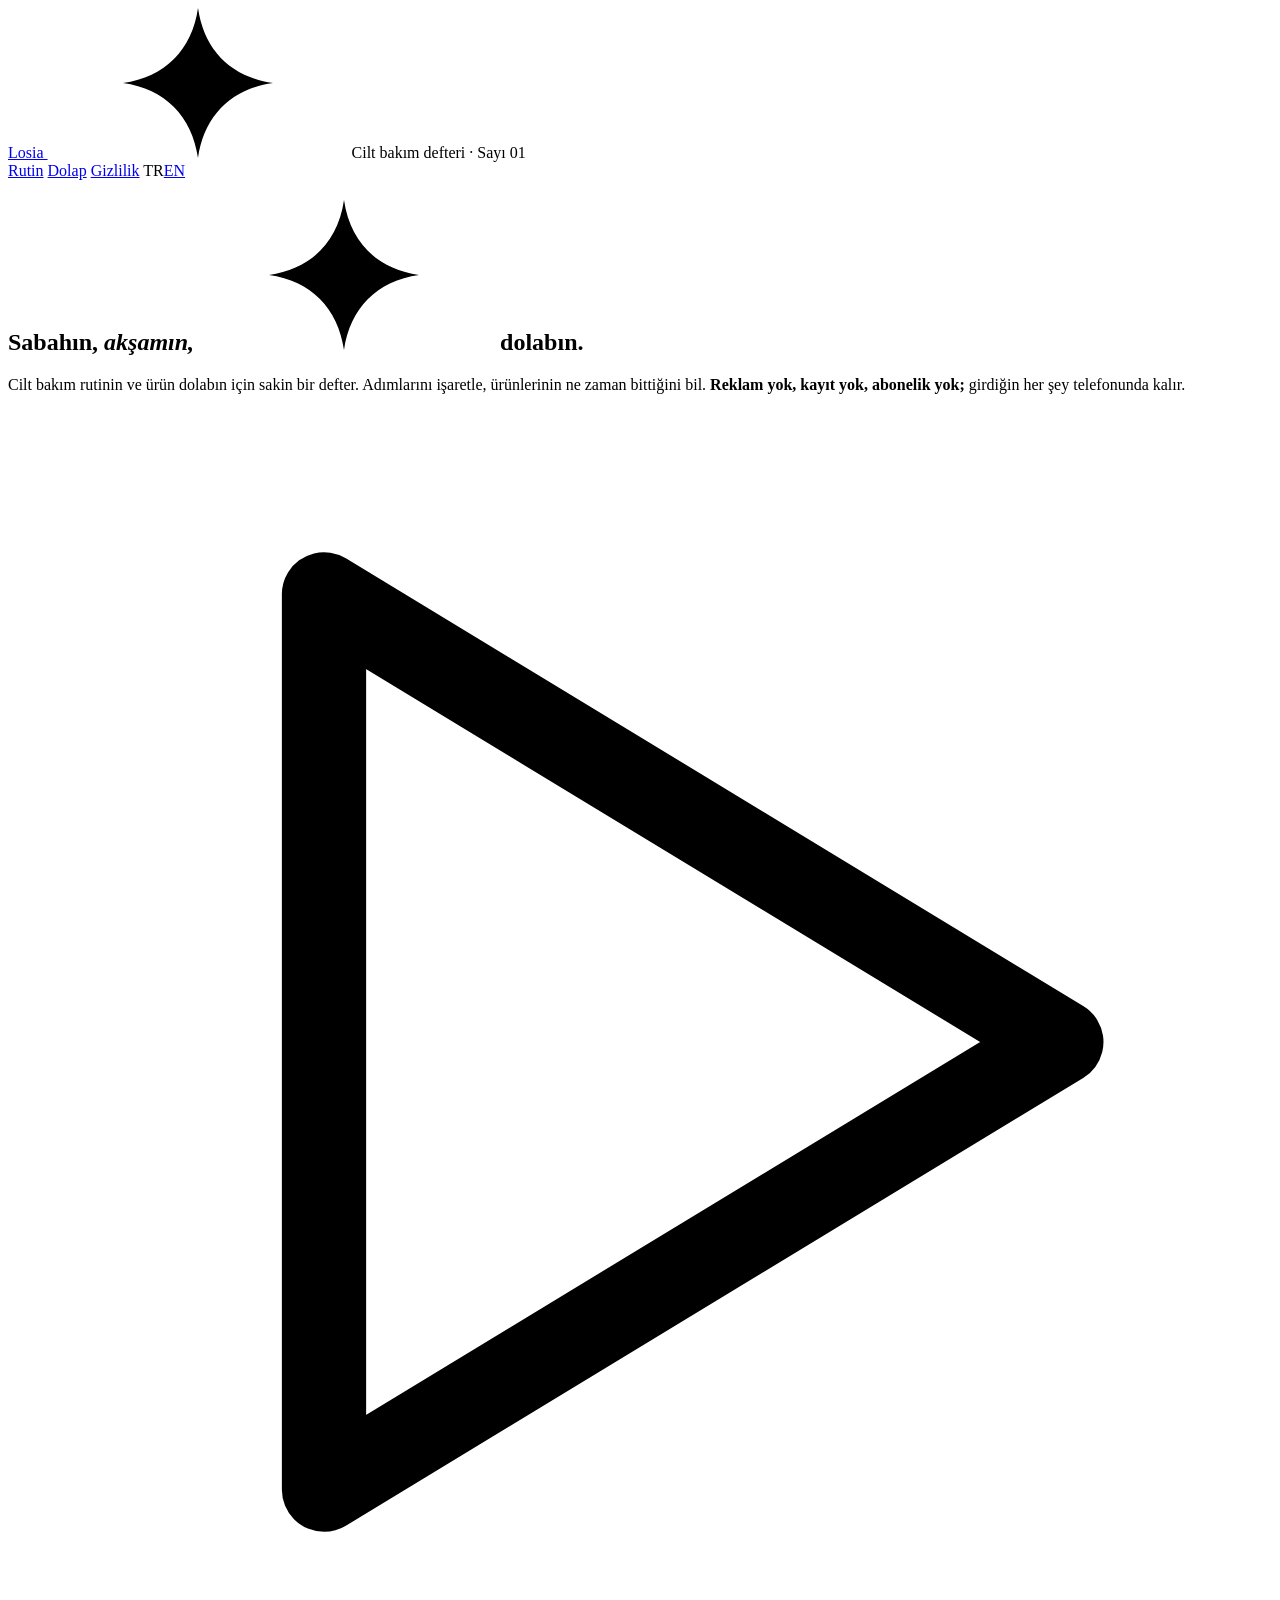
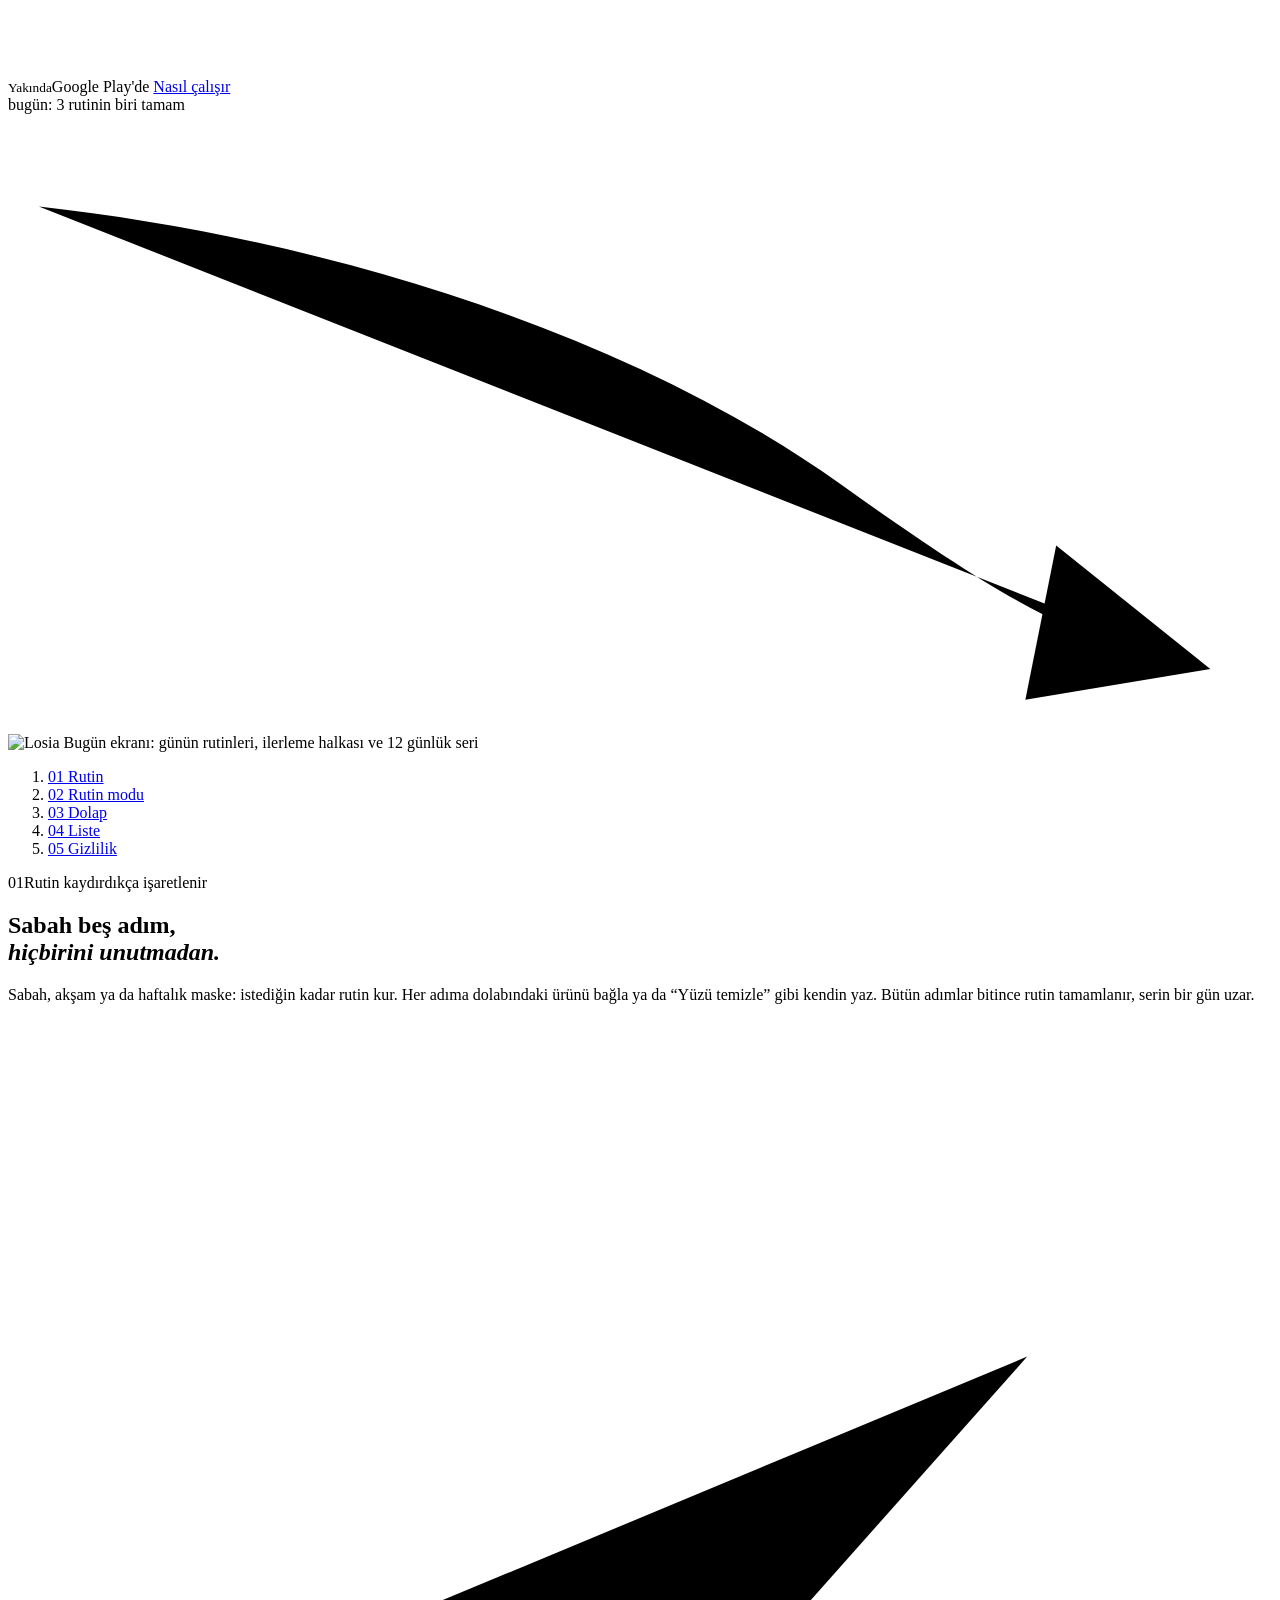
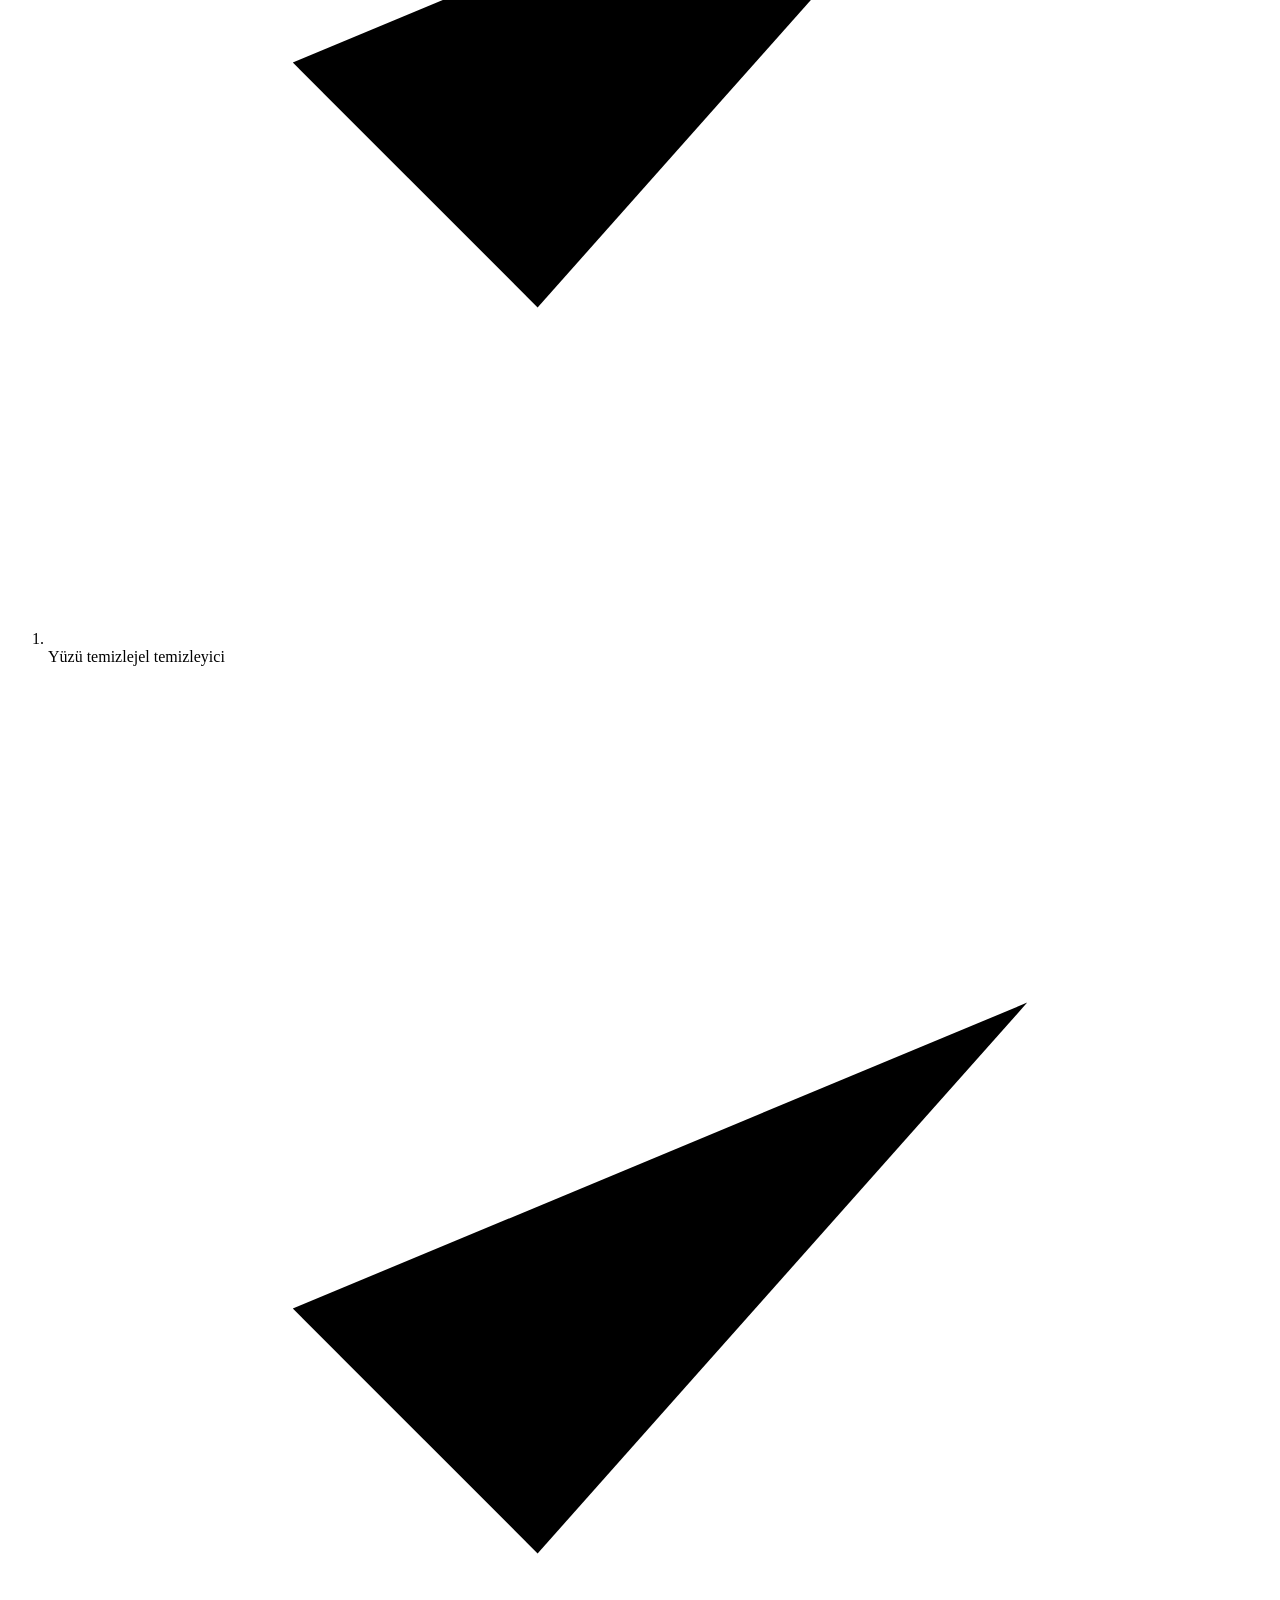
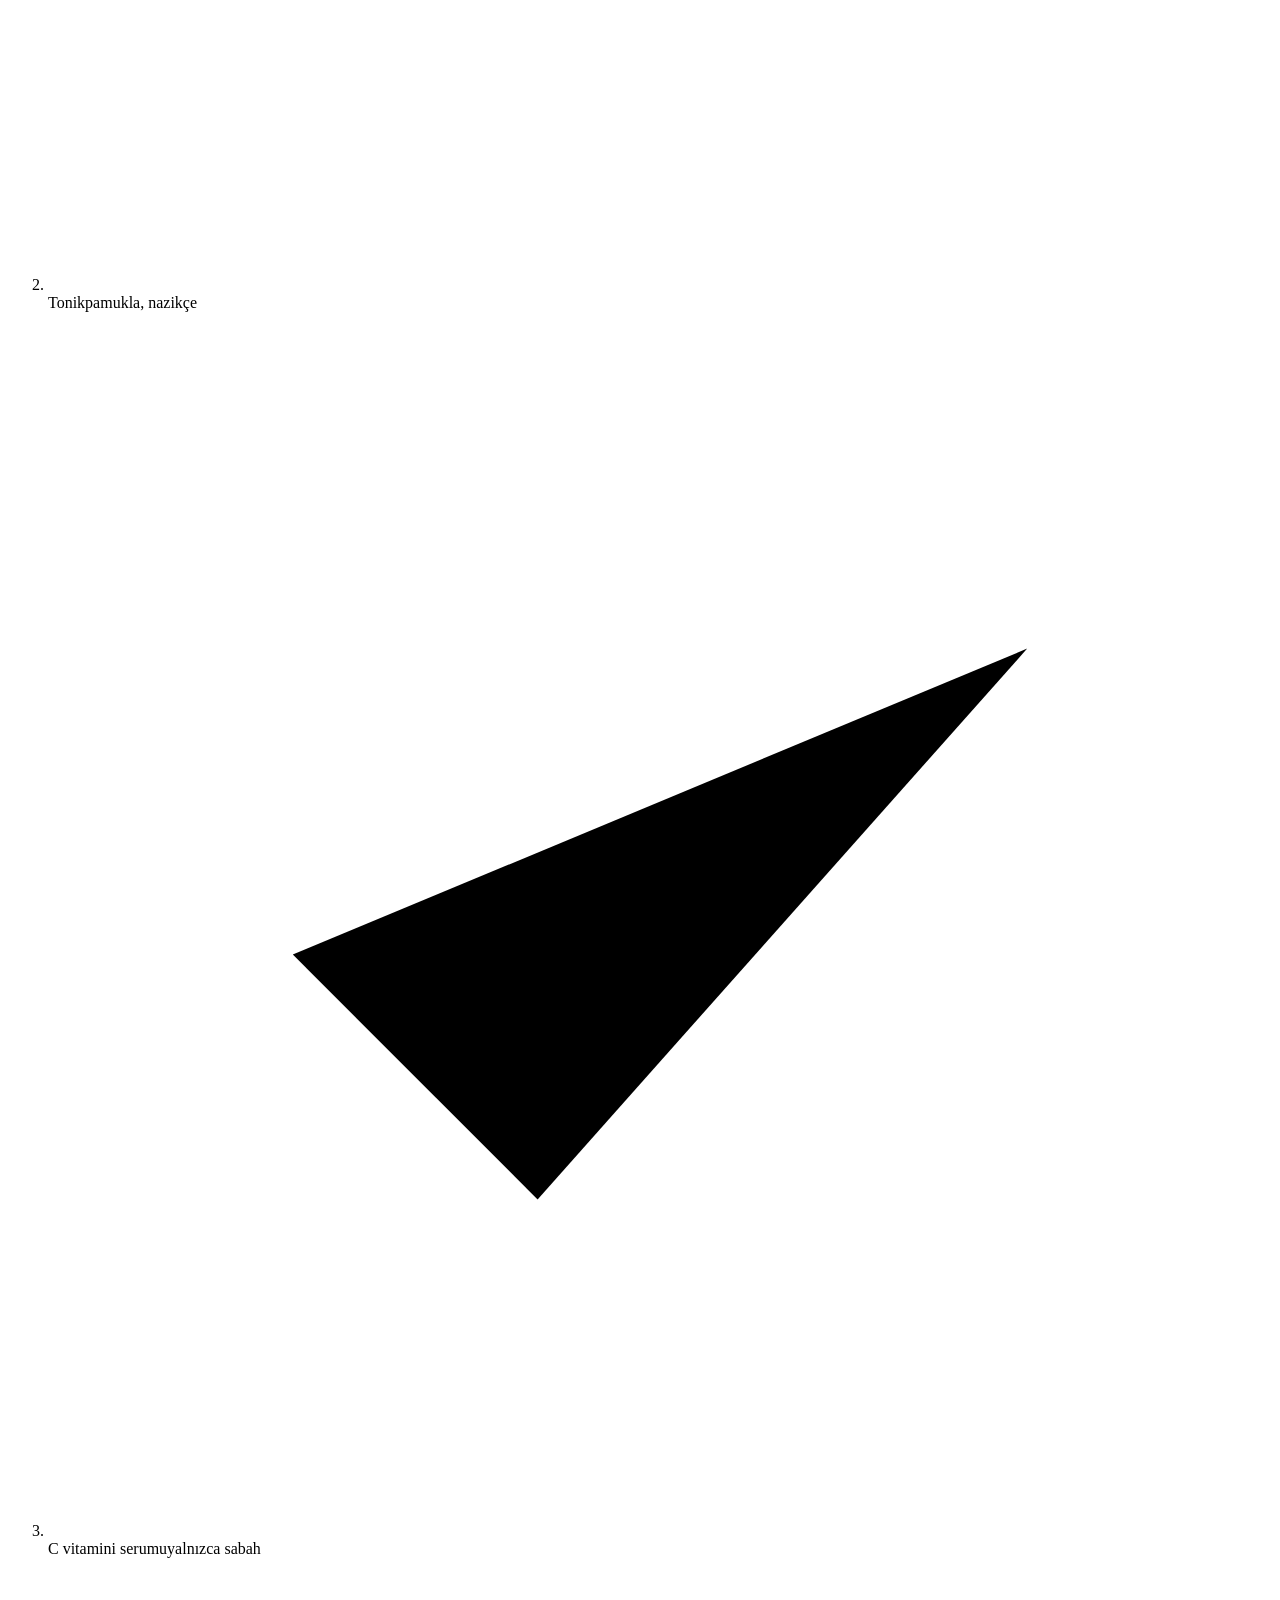
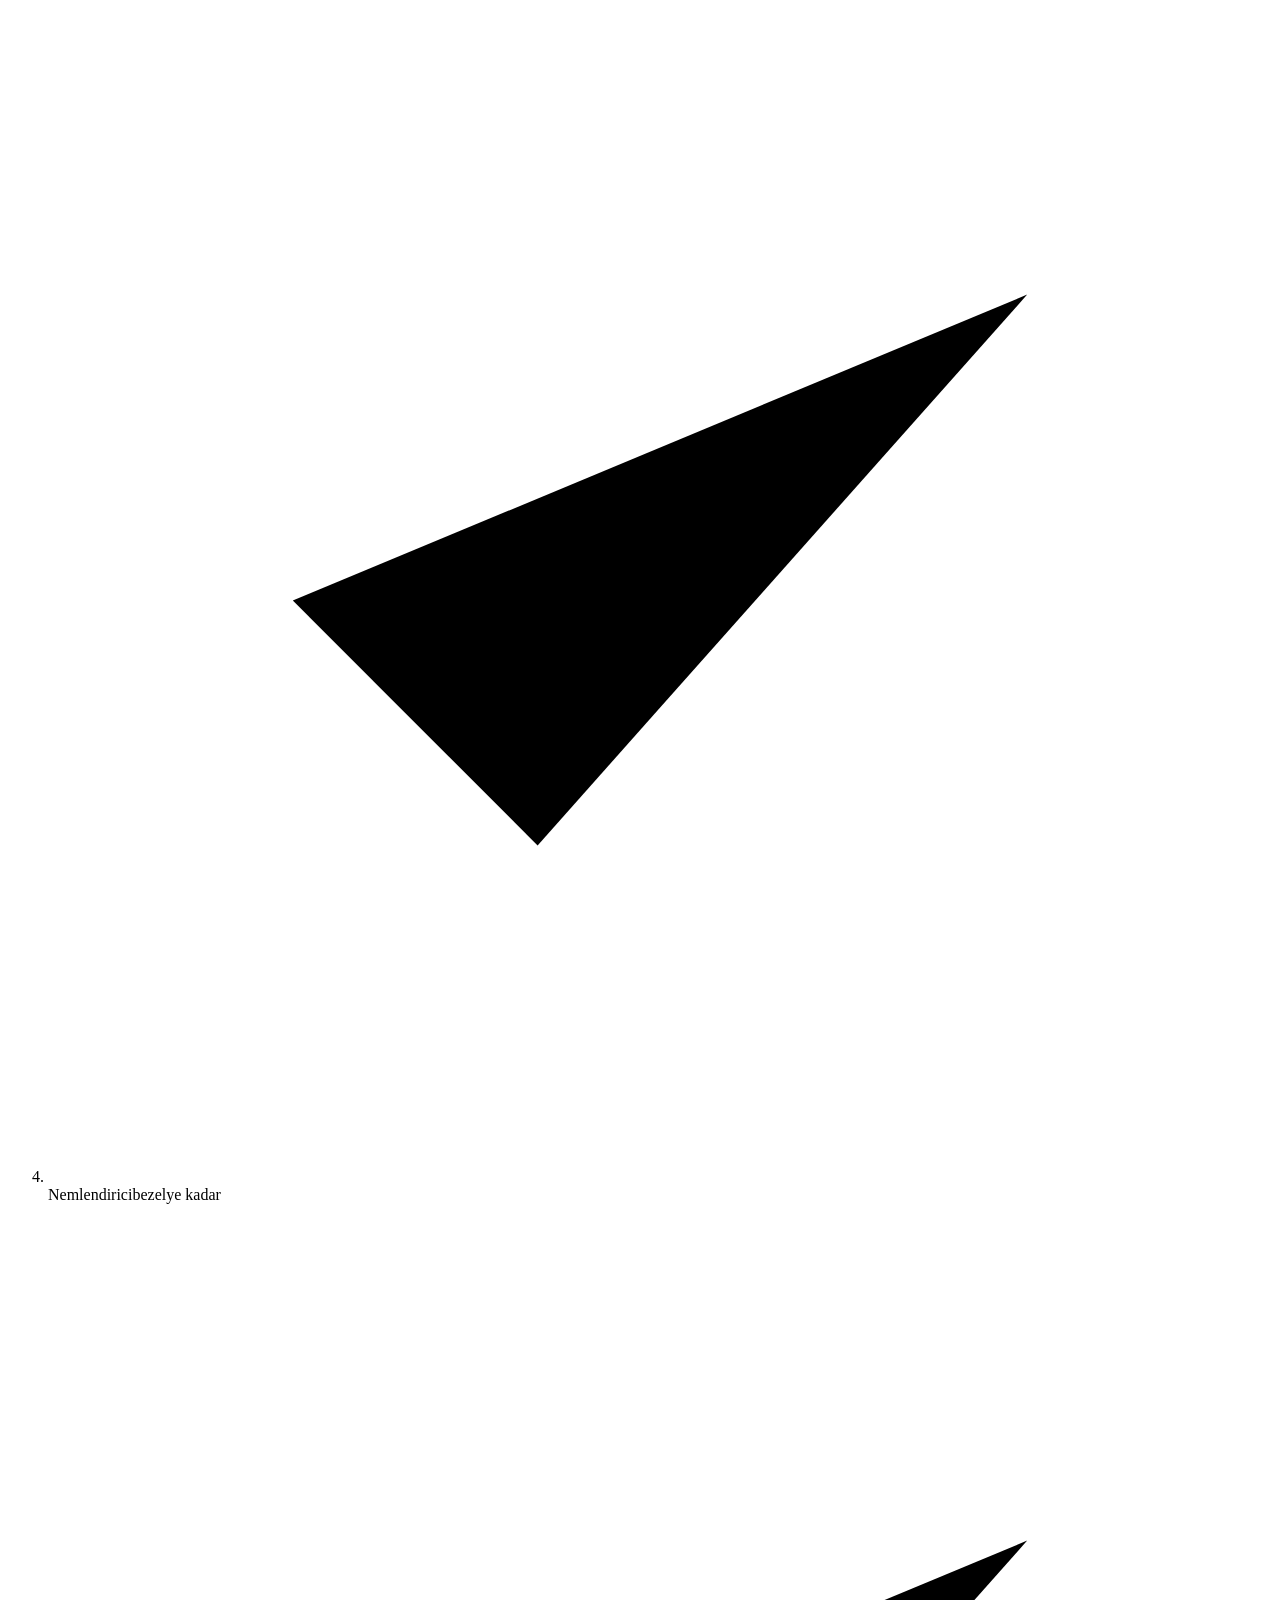
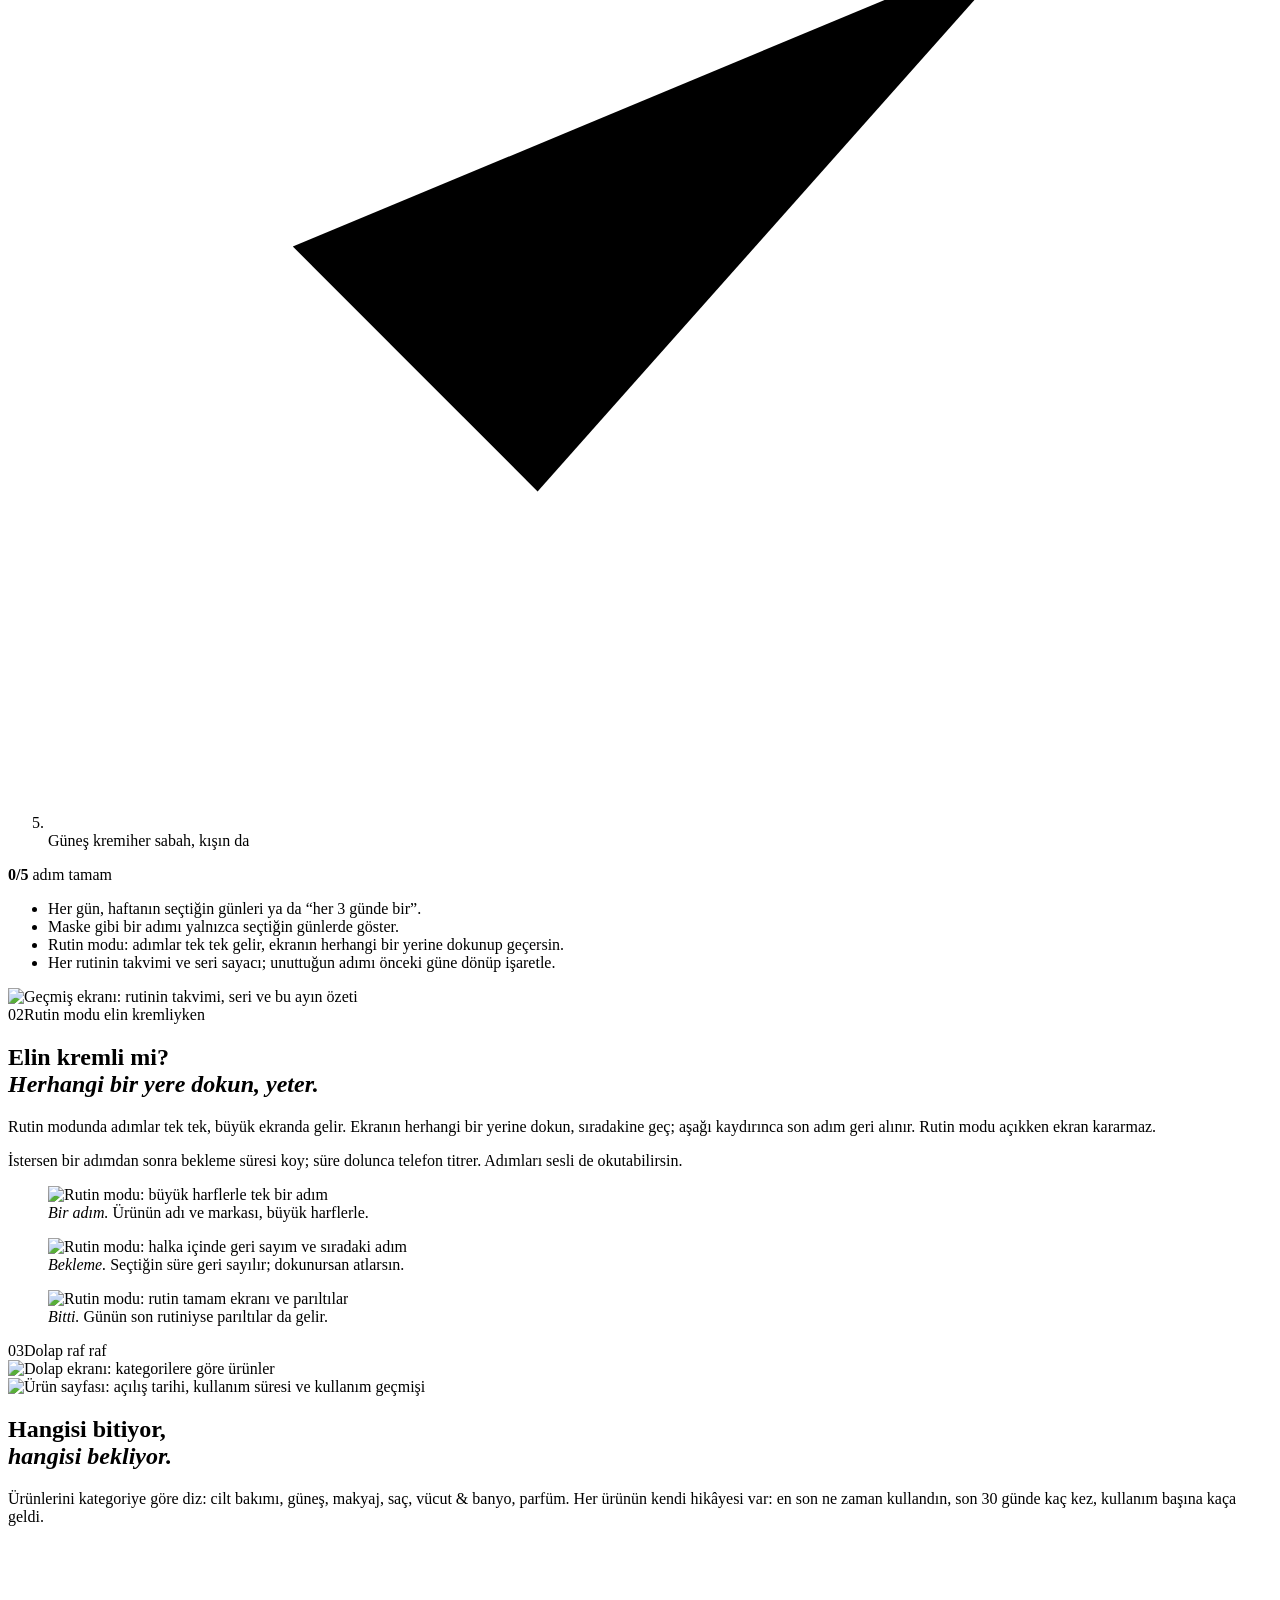
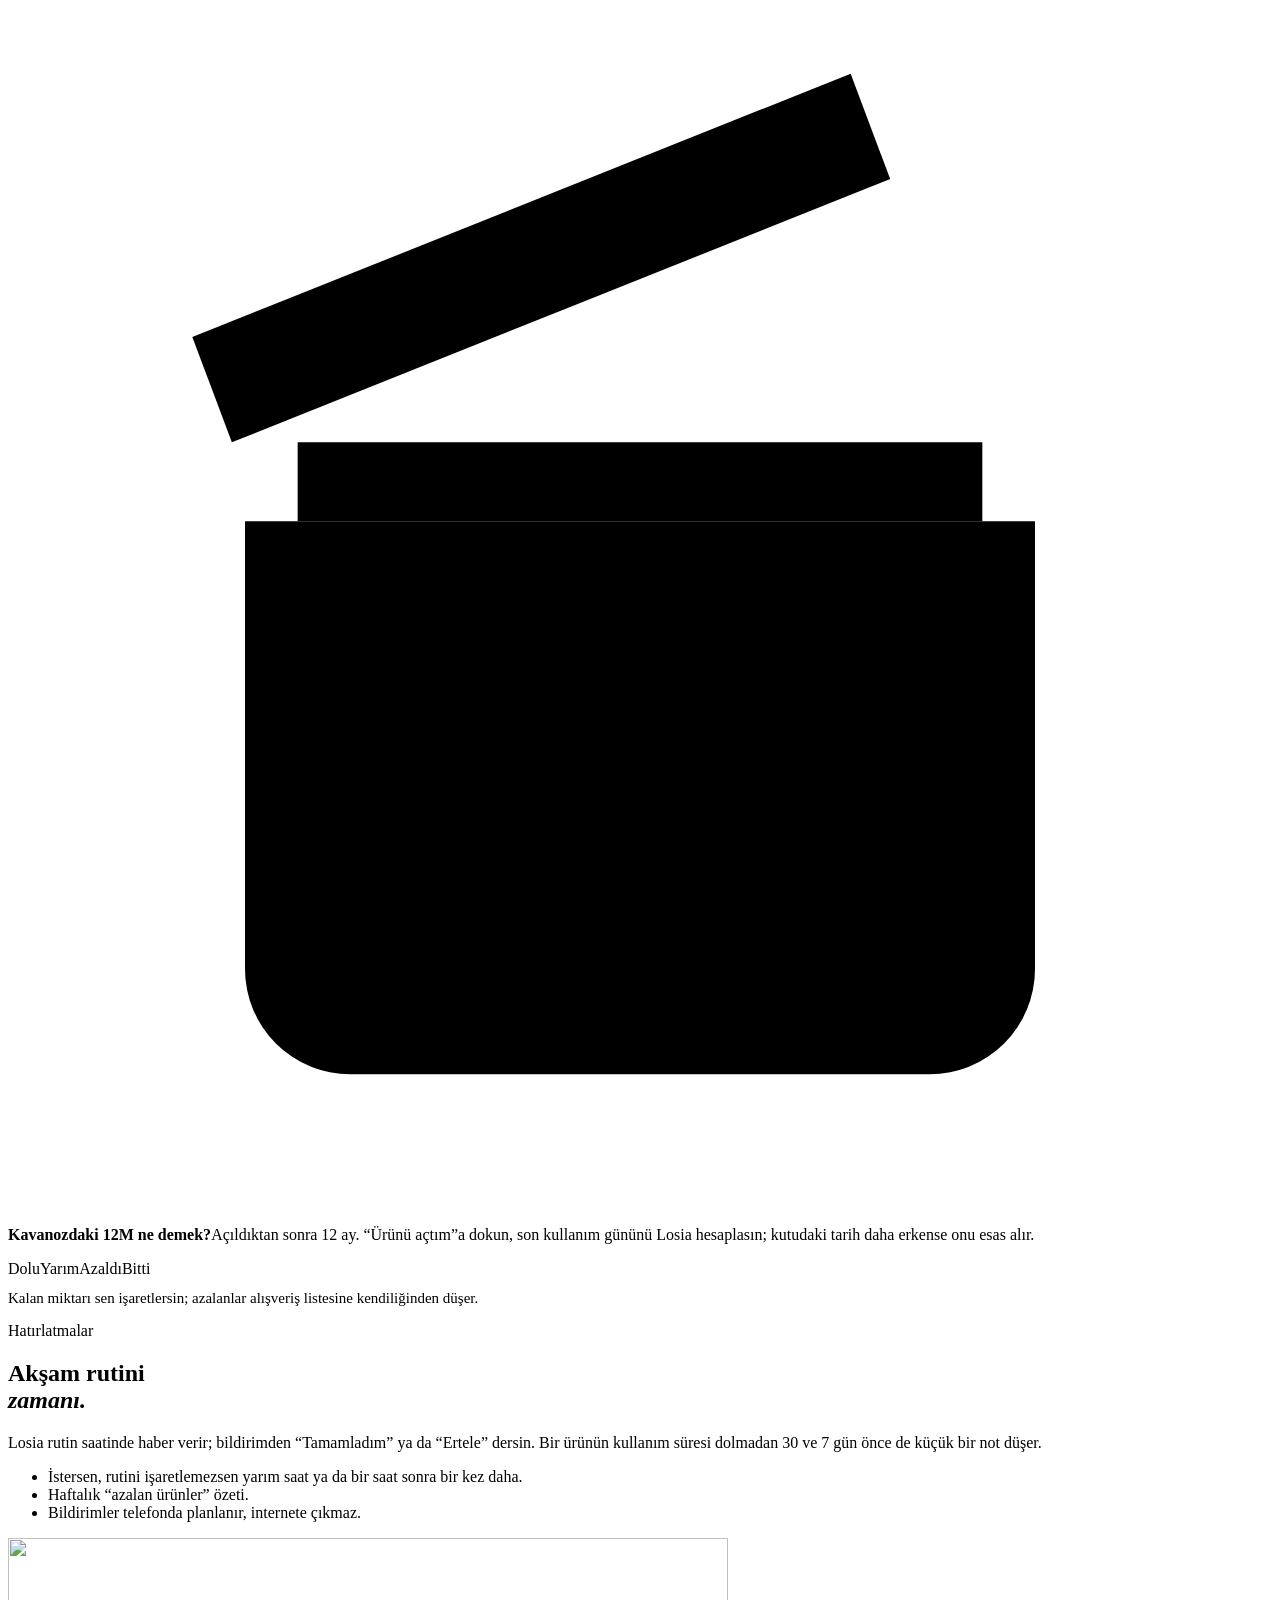
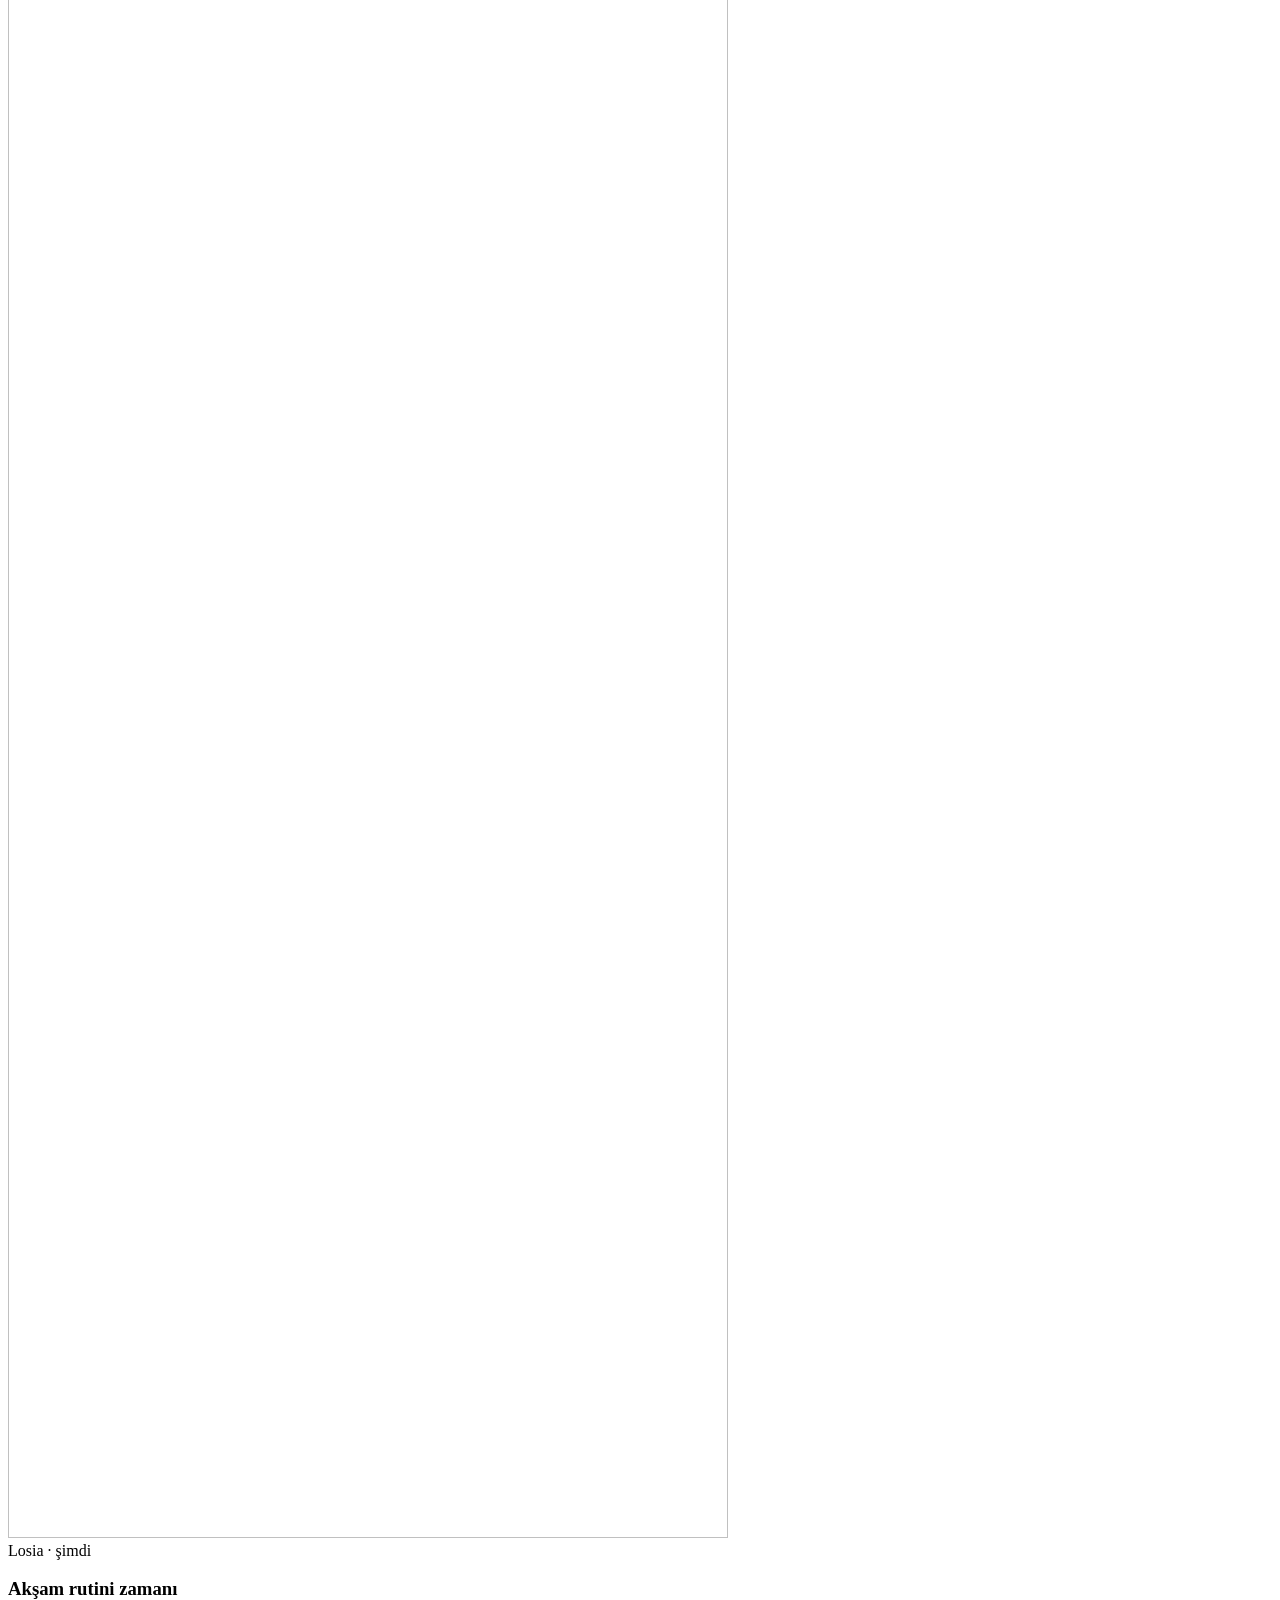
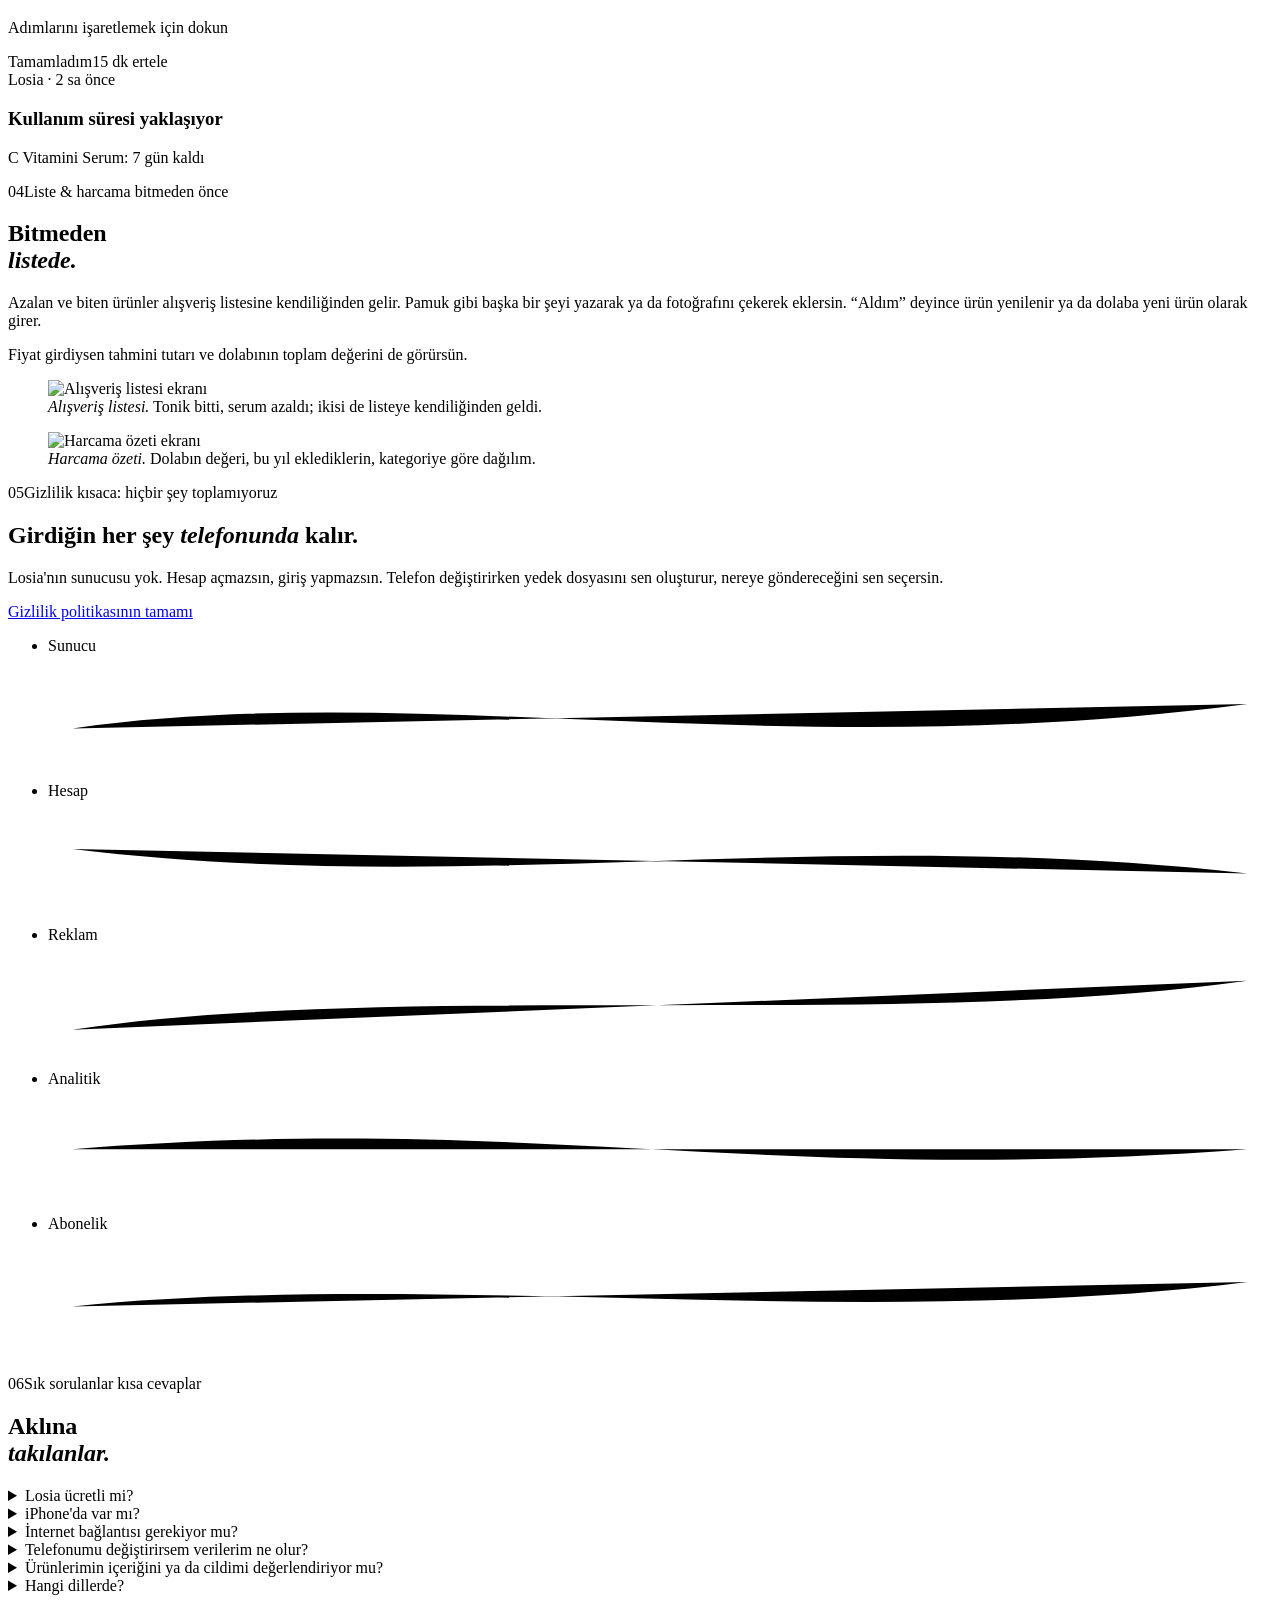
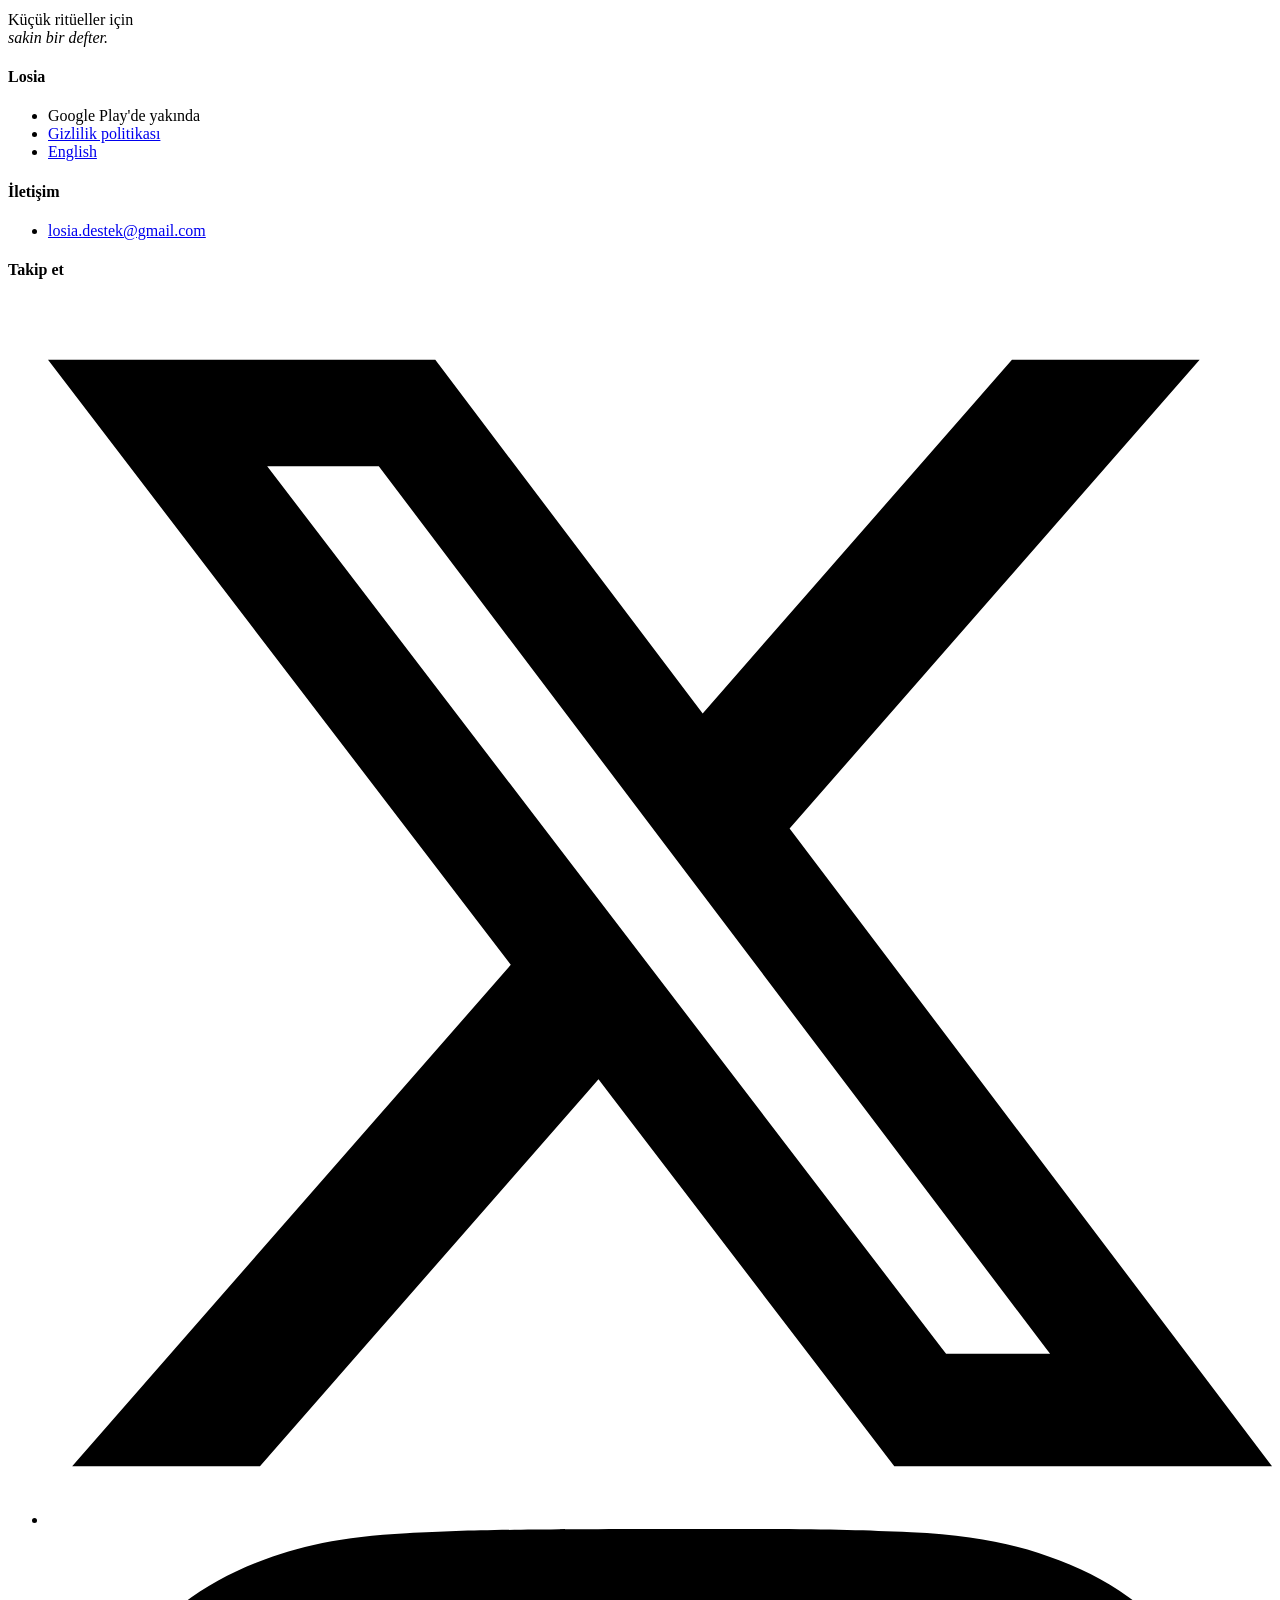
==== index.html @ 6261c487 "Move site to losiaapp.github.io Canonical, og, sitemap and docs now point at https://losiaapp.github" ====
<!doctype html>
<html lang="tr" class="no-js">
<head>
  <meta charset="utf-8">
  <meta name="viewport" content="width=device-width, initial-scale=1">
  <meta name="google-site-verification" content="qvz3hjvmnZL0EswrtuUsrqRm-qxxV4vY-Jqbz3mR69Y">
  <title>Losia — Cilt bakım rutini ve ürün dolabı</title>
  <meta name="description" content="Cilt bakım rutinin ve ürün dolabın için sakin bir defter. Reklam yok, kayıt yok, abonelik yok; girdiğin her şey telefonunda kalır.">
  <meta name="theme-color" content="#f5efe8">
  <meta property="og:type" content="website">
  <meta property="og:site_name" content="Losia">
  <meta property="og:url" content="https://losiaapp.github.io/">
  <meta property="og:title" content="Losia — Cilt bakım rutini ve ürün dolabı">
  <meta property="og:description" content="Cilt bakım rutinin ve ürün dolabın için sakin bir defter. Reklam yok, kayıt yok; her şey telefonunda kalır.">
  <meta property="og:image" content="https://losiaapp.github.io/assets/og-tr.png">
  <meta property="og:image:width" content="1200">
  <meta property="og:image:height" content="630">
  <meta property="og:image:alt" content="Losia: Sabahın, akşamın, dolabın.">
  <meta name="twitter:card" content="summary_large_image">
  <link rel="canonical" href="https://losiaapp.github.io/">
  <link rel="icon" href="assets/favicon.png">
  <link rel="apple-touch-icon" href="assets/apple-touch-icon.png">
  <link rel="alternate" hreflang="en" href="en/">
  <link rel="preload" href="assets/fonts/fraunces-normal-latin.woff2" as="font" type="font/woff2" crossorigin>
  <link rel="stylesheet" href="assets/style.css">
</head>
<body>
  <svg width="0" height="0" style="position:absolute" aria-hidden="true">
    <symbol id="spark" viewBox="0 0 100 100">
      <path d="M50 0C54 28 72 46 100 50 72 54 54 72 50 100 46 72 28 54 0 50 28 46 46 28 50 0Z"/>
    </symbol>
  </svg>

  <header class="masthead">
    <div class="wrap">
      <a class="wordmark" href="./">Losia <svg><use href="#spark"/></svg></a>
      <span class="issue eyebrow">Cilt bakım defteri · Sayı 01</span>
      <nav>
        <a class="nav-link" href="#rutin">Rutin</a>
        <a class="nav-link" href="#dolap">Dolap</a>
        <a class="nav-link" href="#gizlilik">Gizlilik</a>
        <span class="lang"><span>TR</span><a href="en/" hreflang="en">EN</a></span>
      </nav>
    </div>
  </header>

  <main>
    <section class="hero">
      <div class="wrap">
        <div class="hero-text">
          <h1>
            <span>Sabahın,</span>
            <span class="indent"><em class="sparkled">akşamın,<svg class="twinkle" aria-hidden="true"><use href="#spark"/></svg></em></span>
            <span>dolabın.</span>
          </h1>
          <p class="lede">Cilt bakım rutinin ve ürün dolabın için sakin bir defter. Adımlarını işaretle, ürünlerinin ne zaman bittiğini bil. <strong>Reklam yok, kayıt yok, abonelik yok;</strong> girdiğin her şey telefonunda kalır.</p>
          <div class="cta-row">
            <span class="soon">
              <svg viewBox="0 0 24 24" fill="none" stroke="currentColor" stroke-width="1.6" stroke-linejoin="round"><path d="M6 3.5v17l14-8.5z"/></svg>
              <span><small>Yakında</small>Google Play'de</span>
            </span>
            <a class="text-link" href="#rutin">Nasıl çalışır</a>
          </div>
        </div>
        <figure class="hero-figure reveal" style="margin:0">
          <div class="note" aria-hidden="true">bugün: 3 rutinin biri tamam
            <svg viewBox="0 0 82 40"><path d="M2 6c18 2 38 8 52 18s16 10 24 12"/><path d="M68 28l10 8-12 2"/></svg>
          </div>
          <div class="phone"><img src="assets/screens/tr-01.webp" width="720" height="1600" alt="Losia Bugün ekranı: günün rutinleri, ilerleme halkası ve 12 günlük seri"></div>
        </figure>
      </div>
    </section>

    <nav class="index" aria-label="Bölümler">
      <div class="wrap">
        <ol>
          <li><a href="#rutin"><span class="num">01</span> Rutin</a></li>
          <li><a href="#rutin-modu"><span class="num">02</span> Rutin modu</a></li>
          <li><a href="#dolap"><span class="num">03</span> Dolap</a></li>
          <li><a href="#liste"><span class="num">04</span> Liste</a></li>
          <li><a href="#gizlilik"><span class="num">05</span> Gizlilik</a></li>
        </ol>
      </div>
    </nav>

    <section class="chapter" id="rutin">
      <div class="wrap">
        <div class="chapter-head">
          <span class="num">01</span><span class="eyebrow">Rutin</span>
          <span class="aside">kaydırdıkça işaretlenir</span>
        </div>
        <div class="routine">
          <div class="routine-text">
            <h2>Sabah beş adım,<br><em>hiçbirini unutmadan.</em></h2>
            <p class="body-lg">Sabah, akşam ya da haftalık maske: istediğin kadar rutin kur. Her adıma dolabındaki ürünü bağla ya da “Yüzü temizle” gibi kendin yaz. Bütün adımlar bitince rutin tamamlanır, serin bir gün uzar.</p>

            <ol class="steps">
              <li><span class="box"><svg viewBox="0 0 20 20"><path d="M4 10.5l4 4 8-9"/></svg></span><span class="label">Yüzü temizle</span><span class="meta">jel temizleyici</span></li>
              <li><span class="box"><svg viewBox="0 0 20 20"><path d="M4 10.5l4 4 8-9"/></svg></span><span class="label">Tonik</span><span class="meta">pamukla, nazikçe</span></li>
              <li><span class="box"><svg viewBox="0 0 20 20"><path d="M4 10.5l4 4 8-9"/></svg></span><span class="label">C vitamini serumu</span><span class="meta">yalnızca sabah</span></li>
              <li><span class="box"><svg viewBox="0 0 20 20"><path d="M4 10.5l4 4 8-9"/></svg></span><span class="label">Nemlendirici</span><span class="meta">bezelye kadar</span></li>
              <li><span class="box"><svg viewBox="0 0 20 20"><path d="M4 10.5l4 4 8-9"/></svg></span><span class="label">Güneş kremi</span><span class="meta">her sabah, kışın da</span></li>
            </ol>
            <div class="tally"><b data-tally>0/5</b> adım tamam</div>

            <ul class="dash-list routine-more reveal">
              <li>Her gün, haftanın seçtiğin günleri ya da “her 3 günde bir”.</li>
              <li>Maske gibi bir adımı yalnızca seçtiğin günlerde göster.</li>
              <li>Rutin modu: adımlar tek tek gelir, ekranın herhangi bir yerine dokunup geçersin.</li>
              <li>Her rutinin takvimi ve seri sayacı; unuttuğun adımı önceki güne dönüp işaretle.</li>
            </ul>
          </div>
          <div class="routine-figure">
            <div class="sticky">
              <div class="phone"><img src="assets/screens/tr-04.webp" width="720" height="1600" alt="Geçmiş ekranı: rutinin takvimi, seri ve bu ayın özeti" loading="lazy"></div>
            </div>
          </div>
        </div>
      </div>
    </section>

    <section class="chapter" id="rutin-modu" style="padding-top:0">
      <div class="wrap">
        <div class="chapter-head">
          <span class="num">02</span><span class="eyebrow">Rutin modu</span>
          <span class="aside">elin kremliyken</span>
        </div>
        <div class="mode">
          <div class="mode-intro">
            <h2>Elin kremli mi?<br><em>Herhangi bir yere dokun, yeter.</em></h2>
            <p class="body-lg">Rutin modunda adımlar tek tek, büyük ekranda gelir. Ekranın herhangi bir yerine dokun, sıradakine geç; aşağı kaydırınca son adım geri alınır. Rutin modu açıkken ekran kararmaz.</p>
            <p class="body-lg">İstersen bir adımdan sonra bekleme süresi koy; süre dolunca telefon titrer. Adımları sesli de okutabilirsin.</p>
          </div>
          <div class="mode-figures" role="group" aria-label="Rutin modu ekranları">
            <figure class="reveal">
              <div class="phone"><img src="assets/screens/tr-mode-01.webp" width="720" height="1600" alt="Rutin modu: büyük harflerle tek bir adım" loading="lazy"></div>
              <figcaption><i>Bir adım.</i> Ürünün adı ve markası, büyük harflerle.</figcaption>
            </figure>
            <figure class="reveal">
              <div class="phone"><img src="assets/screens/tr-mode-02.webp" width="720" height="1600" alt="Rutin modu: halka içinde geri sayım ve sıradaki adım" loading="lazy"></div>
              <figcaption><i>Bekleme.</i> Seçtiğin süre geri sayılır; dokunursan atlarsın.</figcaption>
            </figure>
            <figure class="reveal">
              <div class="phone"><img src="assets/screens/tr-mode-03.webp" width="720" height="1600" alt="Rutin modu: rutin tamam ekranı ve parıltılar" loading="lazy"></div>
              <figcaption><i>Bitti.</i> Günün son rutiniyse parıltılar da gelir.</figcaption>
            </figure>
          </div>
        </div>
      </div>
    </section>

    <section class="chapter" id="dolap" style="padding-top:0">
      <div class="wrap">
        <div class="chapter-head">
          <span class="num">03</span><span class="eyebrow">Dolap</span>
          <span class="aside">raf raf</span>
        </div>
        <div class="shelf">
          <div class="shelf-figures reveal">
            <div class="phone"><img src="assets/screens/tr-02.webp" width="720" height="1600" alt="Dolap ekranı: kategorilere göre ürünler" loading="lazy"></div>
            <div class="phone"><img src="assets/screens/tr-03.webp" width="720" height="1600" alt="Ürün sayfası: açılış tarihi, kullanım süresi ve kullanım geçmişi" loading="lazy"></div>
          </div>
          <div class="shelf-text">
            <h2>Hangisi bitiyor,<br><em>hangisi bekliyor.</em></h2>
            <p class="body-lg">Ürünlerini kategoriye göre diz: cilt bakımı, güneş, makyaj, saç, vücut &amp; banyo, parfüm. Her ürünün kendi hikâyesi var: en son ne zaman kullandın, son 30 günde kaç kez, kullanım başına kaça geldi.</p>

            <div class="pao reveal">
              <svg viewBox="0 0 96 96" aria-hidden="true">
                <path d="M18 44h60v34a8 8 0 0 1-8 8H26a8 8 0 0 1-8-8z"/>
                <path d="M22 44v-6h52v6"/>
                <path d="M14 30l50-20 3 8-50 20z"/>
                <text x="48" y="74" text-anchor="middle">12M</text>
              </svg>
              <p><b>Kavanozdaki 12M ne demek?</b>Açıldıktan sonra 12 ay. “Ürünü açtım”a dokun, son kullanım gününü Losia hesaplasın; kutudaki tarih daha erkense onu esas alır.</p>
            </div>

            <div class="levels" aria-label="Kalan miktar">
              <span class="on">Dolu</span><span>Yarım</span><span>Azaldı</span><span>Bitti</span>
            </div>
            <p style="font-size:15px;color:var(--ink-soft);margin-top:12px">Kalan miktarı sen işaretlersin; azalanlar alışveriş listesine kendiliğinden düşer.</p>
          </div>
        </div>
      </div>
    </section>

    <section class="night" aria-labelledby="night-title">
      <div class="wrap">
        <div class="night-text reveal">
          <span class="eyebrow">Hatırlatmalar</span>
          <h2 id="night-title">Akşam rutini<br><em>zamanı.</em></h2>
          <p>Losia rutin saatinde haber verir; bildirimden “Tamamladım” ya da “Ertele” dersin. Bir ürünün kullanım süresi dolmadan 30 ve 7 gün önce de küçük bir not düşer.</p>
          <ul class="dash-list">
            <li>İstersen, rutini işaretlemezsen yarım saat ya da bir saat sonra bir kez daha.</li>
            <li>Haftalık “azalan ürünler” özeti.</li>
            <li>Bildirimler telefonda planlanır, internete çıkmaz.</li>
          </ul>
        </div>
        <div class="notifs reveal" aria-hidden="true">
          <div class="phone night-phone"><img src="assets/screens/tr-dark-01.webp" width="720" height="1600" alt="" loading="lazy"></div>
          <div class="notif-stack">
          <div class="notif">
            <header><img src="assets/icon-96.png" alt="">Losia · şimdi</header>
            <h3>Akşam rutini zamanı</h3>
            <p>Adımlarını işaretlemek için dokun</p>
            <div class="actions"><span>Tamamladım</span><span>15 dk ertele</span></div>
          </div>
          <div class="notif">
            <header><img src="assets/icon-96.png" alt="">Losia · 2 sa önce</header>
            <h3>Kullanım süresi yaklaşıyor</h3>
            <p>C Vitamini Serum: 7 gün kaldı</p>
          </div>
          </div>
        </div>
      </div>
    </section>

    <section class="chapter" id="liste">
      <div class="wrap">
        <div class="chapter-head">
          <span class="num">04</span><span class="eyebrow">Liste &amp; harcama</span>
          <span class="aside">bitmeden önce</span>
        </div>
        <div class="pair">
          <div class="pair-intro">
            <h2>Bitmeden<br><em>listede.</em></h2>
            <p class="body-lg">Azalan ve biten ürünler alışveriş listesine kendiliğinden gelir. Pamuk gibi başka bir şeyi yazarak ya da fotoğrafını çekerek eklersin. “Aldım” deyince ürün yenilenir ya da dolaba yeni ürün olarak girer.</p>
            <p class="body-lg">Fiyat girdiysen tahmini tutarı ve dolabının toplam değerini de görürsün.</p>
          </div>
          <figure class="reveal">
            <div class="phone"><img src="assets/screens/tr-05.webp" width="720" height="1600" alt="Alışveriş listesi ekranı" loading="lazy"></div>
            <figcaption><i>Alışveriş listesi.</i> Tonik bitti, serum azaldı; ikisi de listeye kendiliğinden geldi.</figcaption>
          </figure>
          <figure class="reveal">
            <div class="phone"><img src="assets/screens/tr-06.webp" width="720" height="1600" alt="Harcama özeti ekranı" loading="lazy"></div>
            <figcaption><i>Harcama özeti.</i> Dolabın değeri, bu yıl eklediklerin, kategoriye göre dağılım.</figcaption>
          </figure>
        </div>
      </div>
    </section>

    <section class="chapter privacy" id="gizlilik">
      <div class="wrap">
        <div class="chapter-head">
          <span class="num">05</span><span class="eyebrow">Gizlilik</span>
          <span class="aside">kısaca: hiçbir şey toplamıyoruz</span>
        </div>
        <div class="privacy-grid">
          <h2>Girdiğin her şey <em>telefonunda</em> kalır.</h2>
          <div class="side">
            <p class="body-lg">Losia'nın sunucusu yok. Hesap açmazsın, giriş yapmazsın. Telefon değiştirirken yedek dosyasını sen oluşturur, nereye göndereceğini sen seçersin.</p>
            <a class="text-link" href="gizlilik/">Gizlilik politikasının tamamı</a>
          </div>
        </div>
        <ul class="struck" aria-label="Losia'da olmayanlar">
          <li>Sunucu<svg viewBox="0 0 100 10" preserveAspectRatio="none"><path d="M2 6C30 2 60 9 98 4"/></svg></li>
          <li>Hesap<svg viewBox="0 0 100 10" preserveAspectRatio="none"><path d="M2 4C35 8 62 2 98 6"/></svg></li>
          <li>Reklam<svg viewBox="0 0 100 10" preserveAspectRatio="none"><path d="M2 7C28 3 70 7 98 3"/></svg></li>
          <li>Analitik<svg viewBox="0 0 100 10" preserveAspectRatio="none"><path d="M2 5C40 2 58 8 98 5"/></svg></li>
          <li>Abonelik<svg viewBox="0 0 100 10" preserveAspectRatio="none"><path d="M2 6C32 3 66 8 98 4"/></svg></li>
        </ul>
      </div>
    </section>
    <section class="chapter" id="sorular">
      <div class="wrap">
        <div class="chapter-head">
          <span class="num">06</span><span class="eyebrow">Sık sorulanlar</span>
          <span class="aside">kısa cevaplar</span>
        </div>
        <div class="faq">
          <h2>Aklına<br><em>takılanlar.</em></h2>
          <div class="faq-list reveal">
            <details>
              <summary>Losia ücretli mi?</summary>
              <div class="answer"><p>Losia'yı ücretsiz indirirsin; rutinler, dolap, hatırlatmalar ve alışveriş listesi ücretsizdir. Reklam ve abonelik yoktur.</p></div>
            </details>
            <details>
              <summary>iPhone'da var mı?</summary>
              <div class="answer"><p>Şimdilik yalnızca Android'de; Google Play'de yayımlanacak.</p></div>
            </details>
            <details>
              <summary>İnternet bağlantısı gerekiyor mu?</summary>
              <div class="answer"><p>Hayır. Losia tamamen telefonunda çalışır; hatırlatmalar da telefonda planlanır.</p></div>
            </details>
            <details>
              <summary>Telefonumu değiştirirsem verilerim ne olur?</summary>
              <div class="answer"><p>Ayarlar › Yedekleme'den bir yedek dosyası oluşturup yeni telefonda geri yüklersin. İstersen haftalık otomatik yedeği aç; Losia haftada bir, seçtiğin klasöre yedek alır.</p></div>
            </details>
            <details>
              <summary>Ürünlerimin içeriğini ya da cildimi değerlendiriyor mu?</summary>
              <div class="answer"><p>Hayır. Losia bir rutin ve dolap defteridir: ne yaptığını ve neyin ne zaman bittiğini tutar. İçerik listelerini incelemez, fotoğraftan değerlendirme yapmaz.</p></div>
            </details>
            <details>
              <summary>Hangi dillerde?</summary>
              <div class="answer"><p>Türkçe ve İngilizce. Telefonunun diline göre açılır, Ayarlar'dan değiştirebilirsin.</p></div>
            </details>
          </div>
        </div>
      </div>
    </section>
  </main>

  <footer class="footer">
    <div class="wrap">
      <div class="footer-top">
        <p class="closing">Küçük ritüeller için<br><em>sakin bir defter.</em></p>
        <div class="footer-cols">
          <div>
            <h4 class="eyebrow">Losia</h4>
            <ul>
              <li>Google Play'de yakında</li>
              <li><a href="gizlilik/">Gizlilik politikası</a></li>
              <li><a href="en/" hreflang="en">English</a></li>
            </ul>
          </div>
          <div>
            <h4 class="eyebrow">İletişim</h4>
            <ul>
              <li><a href="mailto:losia.destek@gmail.com">losia.destek@gmail.com</a></li>
            </ul>
            <h4 class="eyebrow">Takip et</h4>
            <ul class="social">
              <li><a href="https://x.com/losiaapp" rel="me noopener" target="_blank" aria-label="X’te Losia" title="X"><svg viewBox="0 0 24 24" aria-hidden="true"><path d="M18.901 1.153h3.68l-8.04 9.19L24 22.846h-7.406l-5.8-7.584-6.638 7.584H.474l8.6-9.83L0 1.154h7.594l5.243 6.932ZM17.61 20.644h2.039L6.486 3.24H4.298Z"/></svg></a></li>
              <li><a href="https://www.instagram.com/losiaapp/" rel="me noopener" target="_blank" aria-label="Instagram’da Losia" title="Instagram"><svg viewBox="0 0 24 24" aria-hidden="true"><path d="M7.0301.084c-1.2768.0602-2.1487.264-2.911.5634-.7888.3075-1.4575.72-2.1228 1.3877-.6652.6677-1.075 1.3368-1.3802 2.127-.2954.7638-.4956 1.6365-.552 2.914-.0564 1.2775-.0689 1.6882-.0626 4.947.0062 3.2586.0206 3.6671.0825 4.9473.061 1.2765.264 2.1482.5635 2.9107.308.7889.72 1.4573 1.388 2.1228.6679.6655 1.3365 1.0743 2.1285 1.38.7632.295 1.6361.4961 2.9134.552 1.2773.056 1.6884.069 4.9462.0627 3.2578-.0062 3.668-.0207 4.9478-.0814 1.28-.0607 2.147-.2652 2.9098-.5633.7889-.3086 1.4578-.72 2.1228-1.3881.665-.6682 1.0745-1.3378 1.3795-2.1284.2957-.7632.4966-1.636.552-2.9124.056-1.2809.0692-1.6898.063-4.948-.0063-3.2583-.021-3.6668-.0817-4.9465-.0607-1.2797-.264-2.1487-.5633-2.9117-.3084-.7889-.72-1.4568-1.3876-2.1228C21.2982 1.33 20.628.9208 19.8378.6165 19.074.321 18.2017.1197 16.9244.0645 15.6471.0093 15.236-.005 11.977.0014 8.718.0076 8.31.0215 7.0301.0839m.1402 21.6932c-1.17-.0509-1.8053-.2453-2.2287-.408-.5606-.216-.96-.4771-1.3819-.895-.422-.4178-.6811-.8186-.9-1.378-.1644-.4234-.3624-1.058-.4171-2.228-.0595-1.2645-.072-1.6442-.079-4.848-.007-3.2037.0053-3.583.0607-4.848.05-1.169.2456-1.805.408-2.2282.216-.5613.4762-.96.895-1.3816.4188-.4217.8184-.6814 1.3783-.9003.423-.1651 1.0575-.3614 2.227-.4171 1.2655-.06 1.6447-.072 4.848-.079 3.2033-.007 3.5835.005 4.8495.0608 1.169.0508 1.8053.2445 2.228.408.5608.216.96.4754 1.3816.895.4217.4194.6816.8176.9005 1.3787.1653.4217.3617 1.056.4169 2.2263.0602 1.2655.0739 1.645.0796 4.848.0058 3.203-.0055 3.5834-.061 4.848-.051 1.17-.245 1.8055-.408 2.2294-.216.5604-.4763.96-.8954 1.3814-.419.4215-.8181.6811-1.3783.9-.4224.1649-1.0577.3617-2.2262.4174-1.2656.0595-1.6448.072-4.8493.079-3.2045.007-3.5825-.006-4.848-.0608M16.953 5.5864A1.44 1.44 0 1 0 18.39 4.144a1.44 1.44 0 0 0-1.437 1.4424M5.8385 12.012c.0067 3.4032 2.7706 6.1557 6.173 6.1493 3.4026-.0065 6.157-2.7701 6.1506-6.1733-.0065-3.4032-2.771-6.1565-6.174-6.1498-3.403.0067-6.156 2.771-6.1496 6.1738M8 12.0077a4 4 0 1 1 4.008 3.9921A3.9996 3.9996 0 0 1 8 12.0077"/></svg></a></li>
              <li><a href="https://www.facebook.com/losiaapp" rel="me noopener" target="_blank" aria-label="Facebook’ta Losia" title="Facebook"><svg viewBox="0 0 24 24" aria-hidden="true"><path d="M9.101 23.691v-7.98H6.627v-3.667h2.474v-1.58c0-4.085 1.848-5.978 5.858-5.978.401 0 .955.042 1.468.103a8.68 8.68 0 0 1 1.141.195v3.325a8.623 8.623 0 0 0-.653-.036 26.805 26.805 0 0 0-.733-.009c-.707 0-1.259.096-1.675.309a1.686 1.686 0 0 0-.679.622c-.258.42-.374.995-.374 1.752v1.297h3.919l-.386 2.103-.287 1.564h-3.246v8.245C19.396 23.238 24 18.179 24 12.044c0-6.627-5.373-12-12-12s-12 5.373-12 12c0 5.628 3.874 10.35 9.101 11.647Z"/></svg></a></li>
              <li><a href="https://www.tiktok.com/@losiaapp" rel="me noopener" target="_blank" aria-label="TikTok’ta Losia" title="TikTok"><svg viewBox="0 0 24 24" aria-hidden="true"><path d="M12.525.02c1.31-.02 2.61-.01 3.91-.02.08 1.53.63 3.09 1.75 4.17 1.12 1.11 2.7 1.62 4.24 1.79v4.03c-1.44-.05-2.89-.35-4.2-.97-.57-.26-1.1-.59-1.62-.93-.01 2.92.01 5.84-.02 8.75-.08 1.4-.54 2.79-1.35 3.94-1.31 1.92-3.58 3.17-5.91 3.21-1.43.08-2.86-.31-4.08-1.03-2.02-1.19-3.44-3.37-3.65-5.71-.02-.5-.03-1-.01-1.49.18-1.9 1.12-3.72 2.58-4.96 1.66-1.44 3.98-2.13 6.15-1.72.02 1.48-.04 2.96-.04 4.44-.99-.32-2.15-.23-3.02.37-.63.41-1.11 1.04-1.36 1.75-.21.51-.15 1.07-.14 1.61.24 1.64 1.82 3.02 3.5 2.87 1.12-.01 2.19-.66 2.77-1.61.19-.33.4-.67.41-1.06.1-1.79.06-3.57.07-5.36.01-4.03-.01-8.05.02-12.07z"/></svg></a></li>
            </ul>
          </div>
        </div>
      </div>
      <div class="footer-meta">
        <span>© 2026 Losia</span>
        <span>Bağımsız bir geliştiricinin elinden.</span>
      </div>
    </div>
    <p class="giant" aria-hidden="true">Losia<em class="sparkled">.<svg class="twinkle" aria-hidden="true"><use href="#spark"/></svg><svg class="twinkle" aria-hidden="true"><use href="#spark"/></svg></em></p>
  </footer>

  <script src="assets/site.js" defer></script>
</body>
</html>
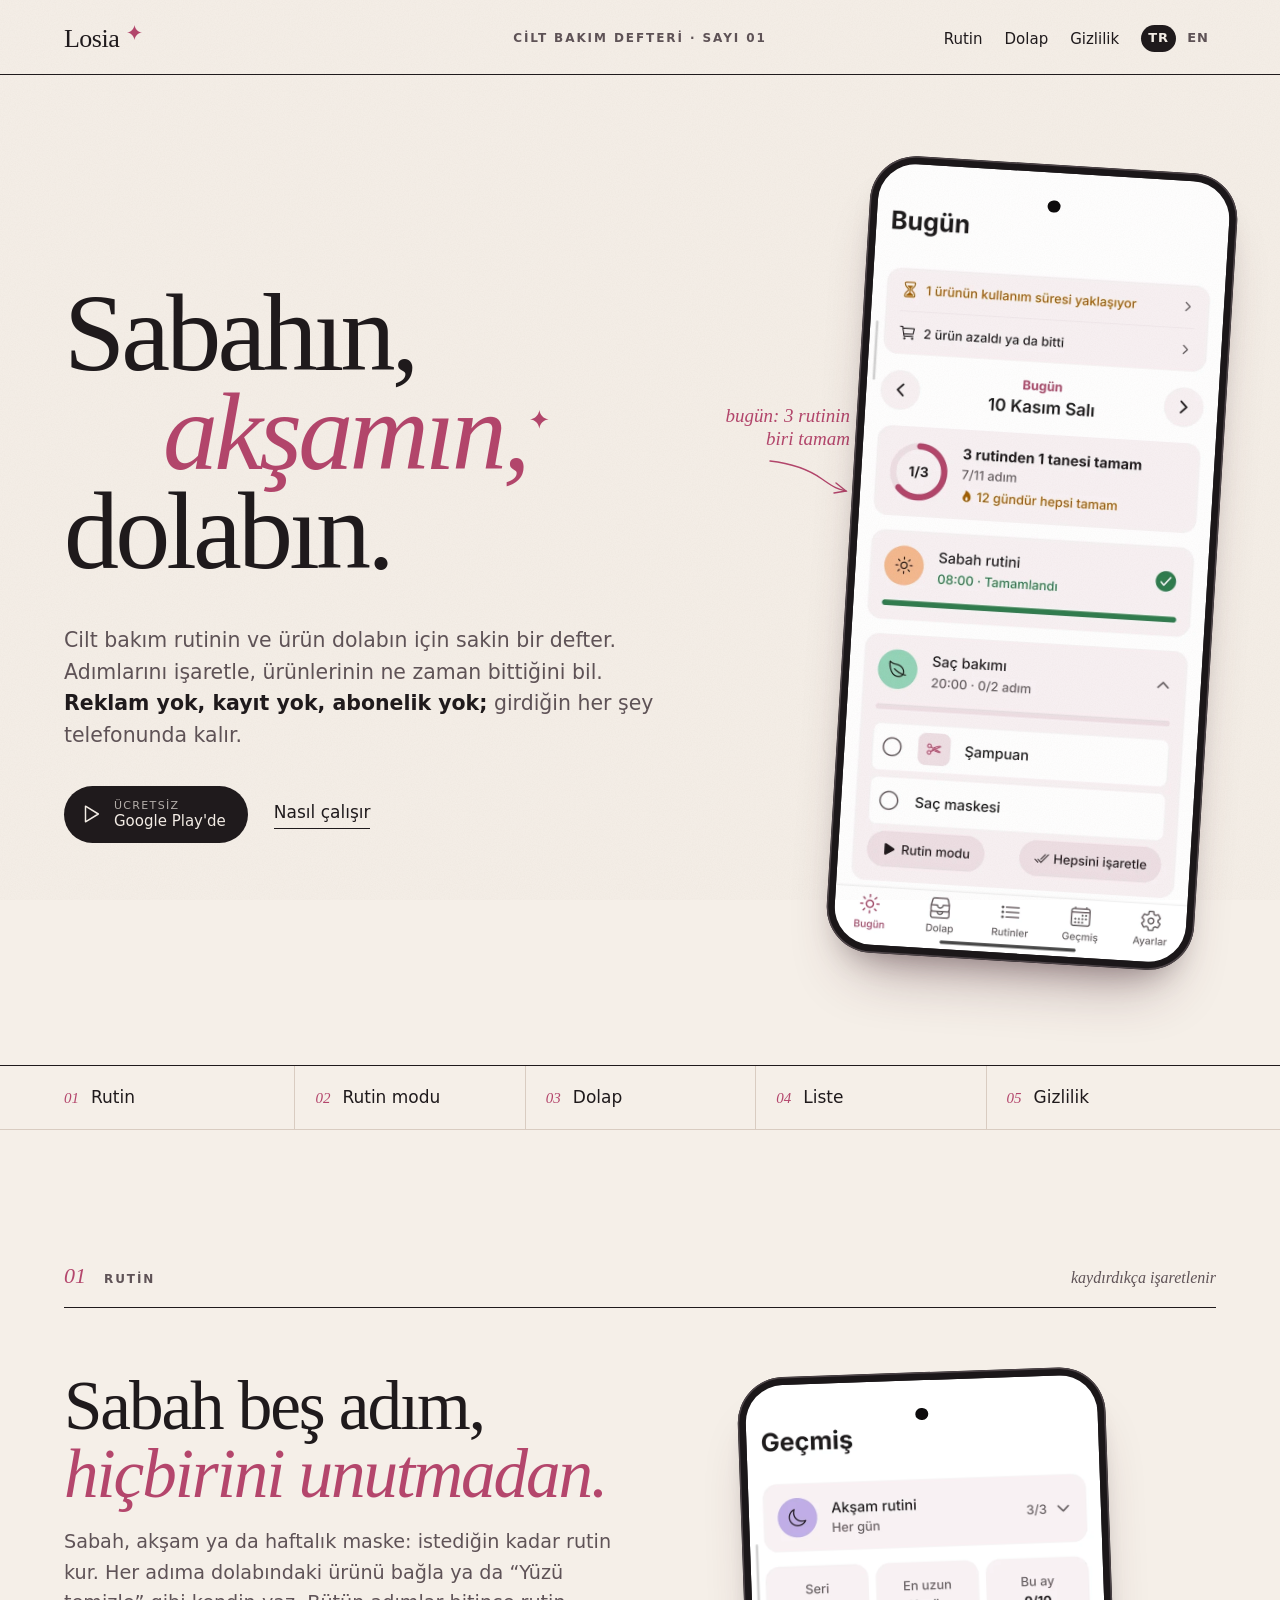
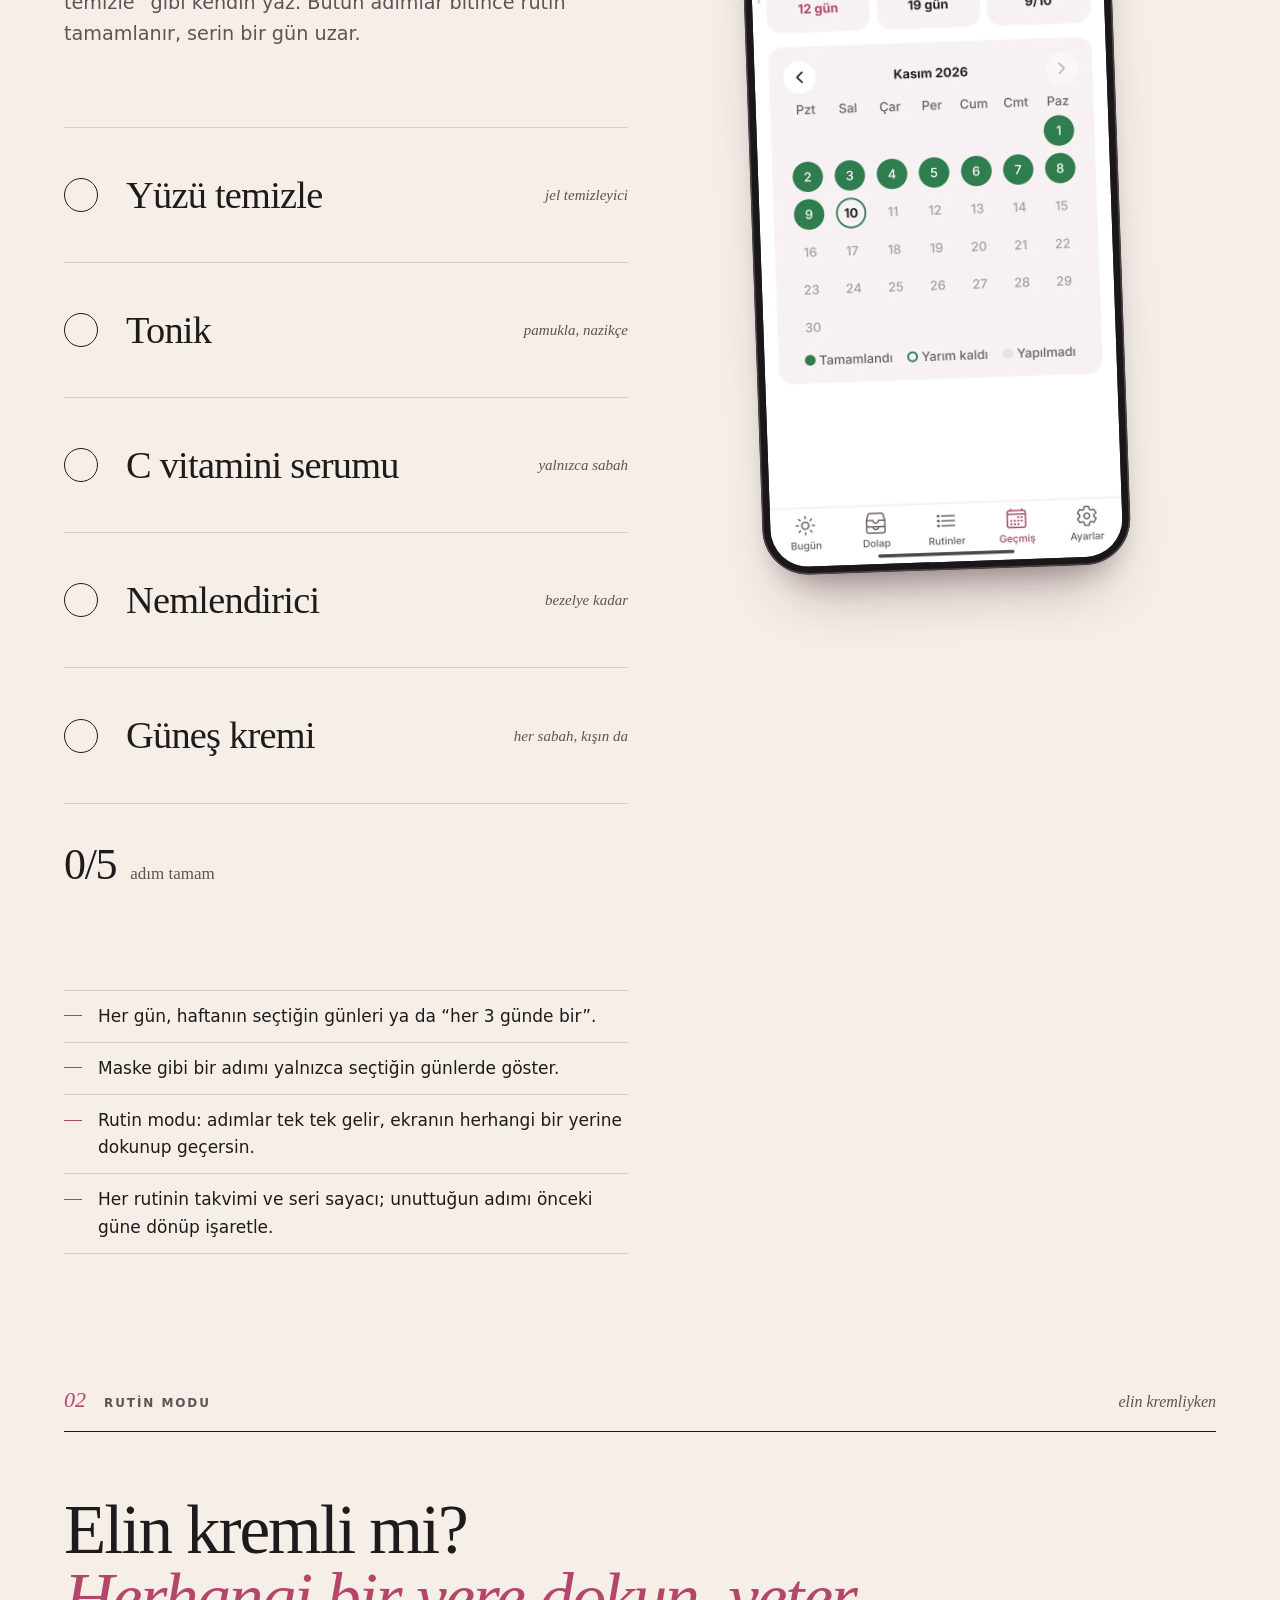
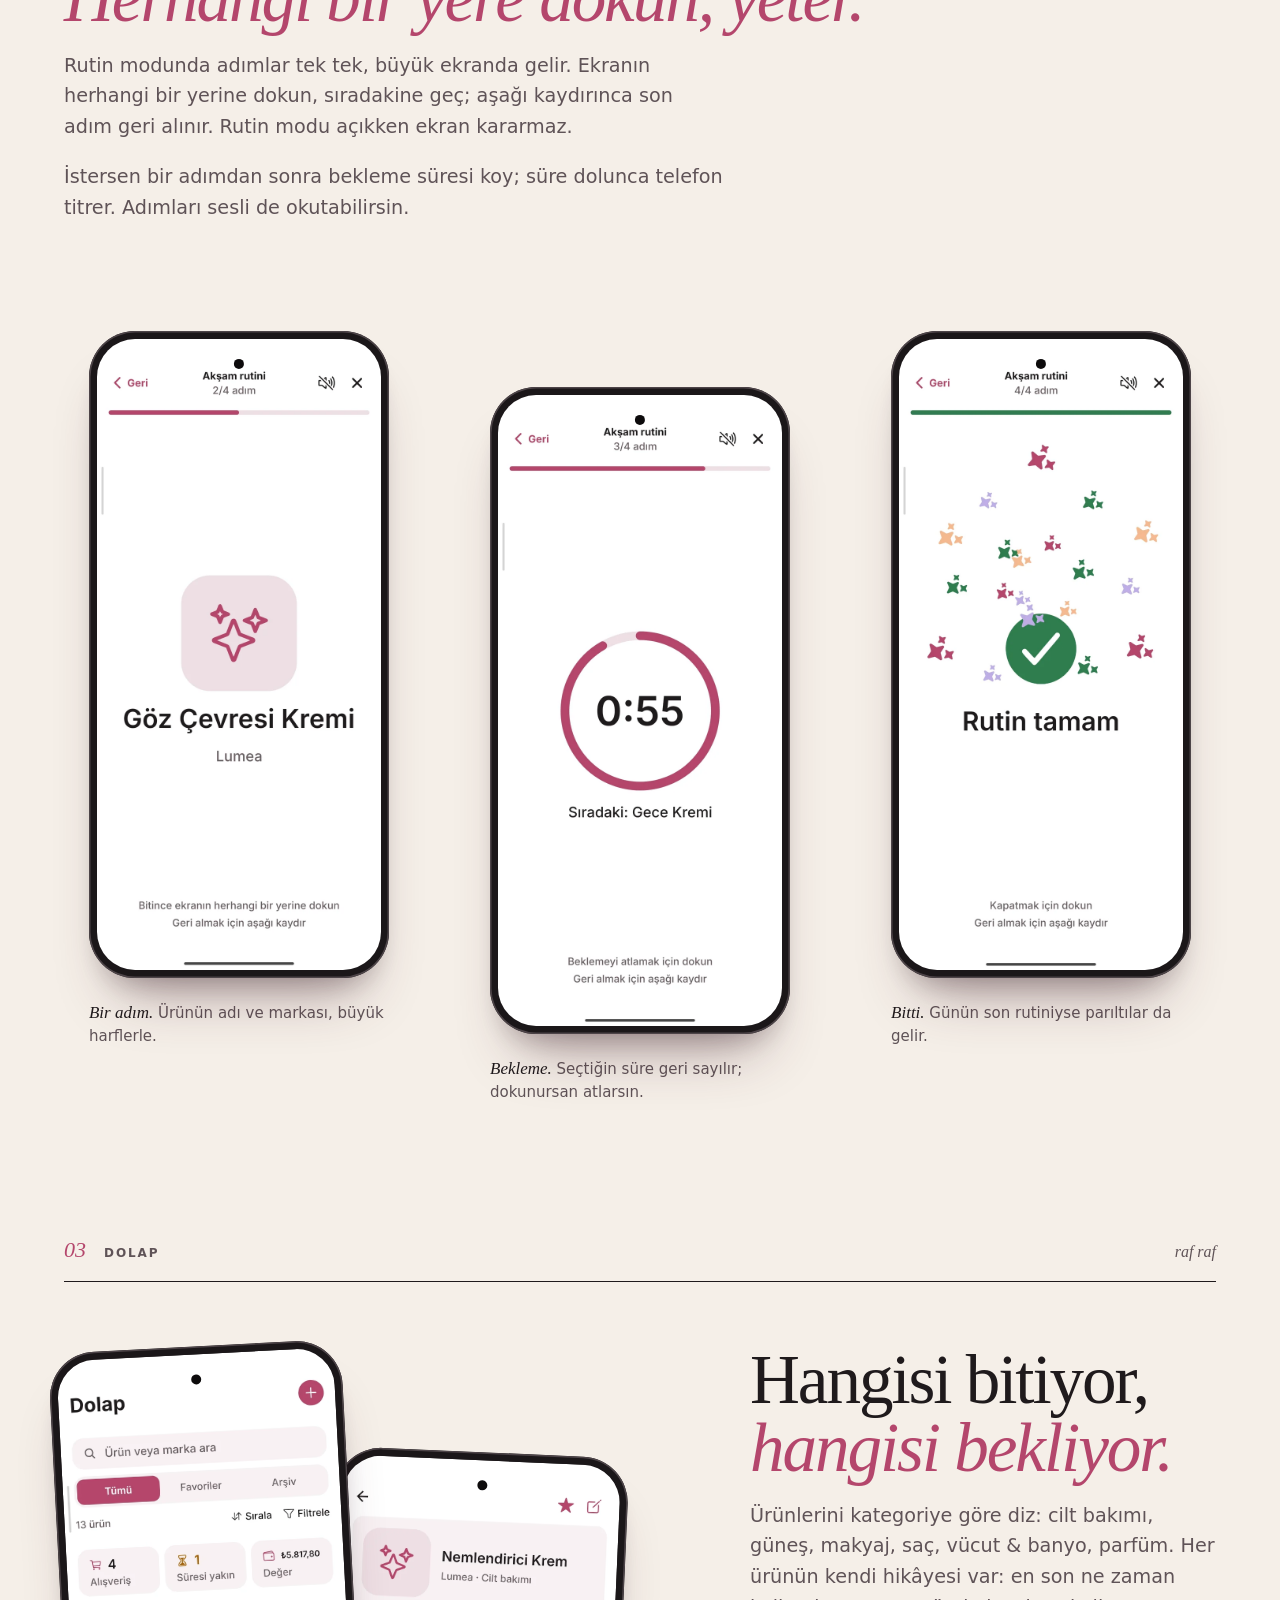
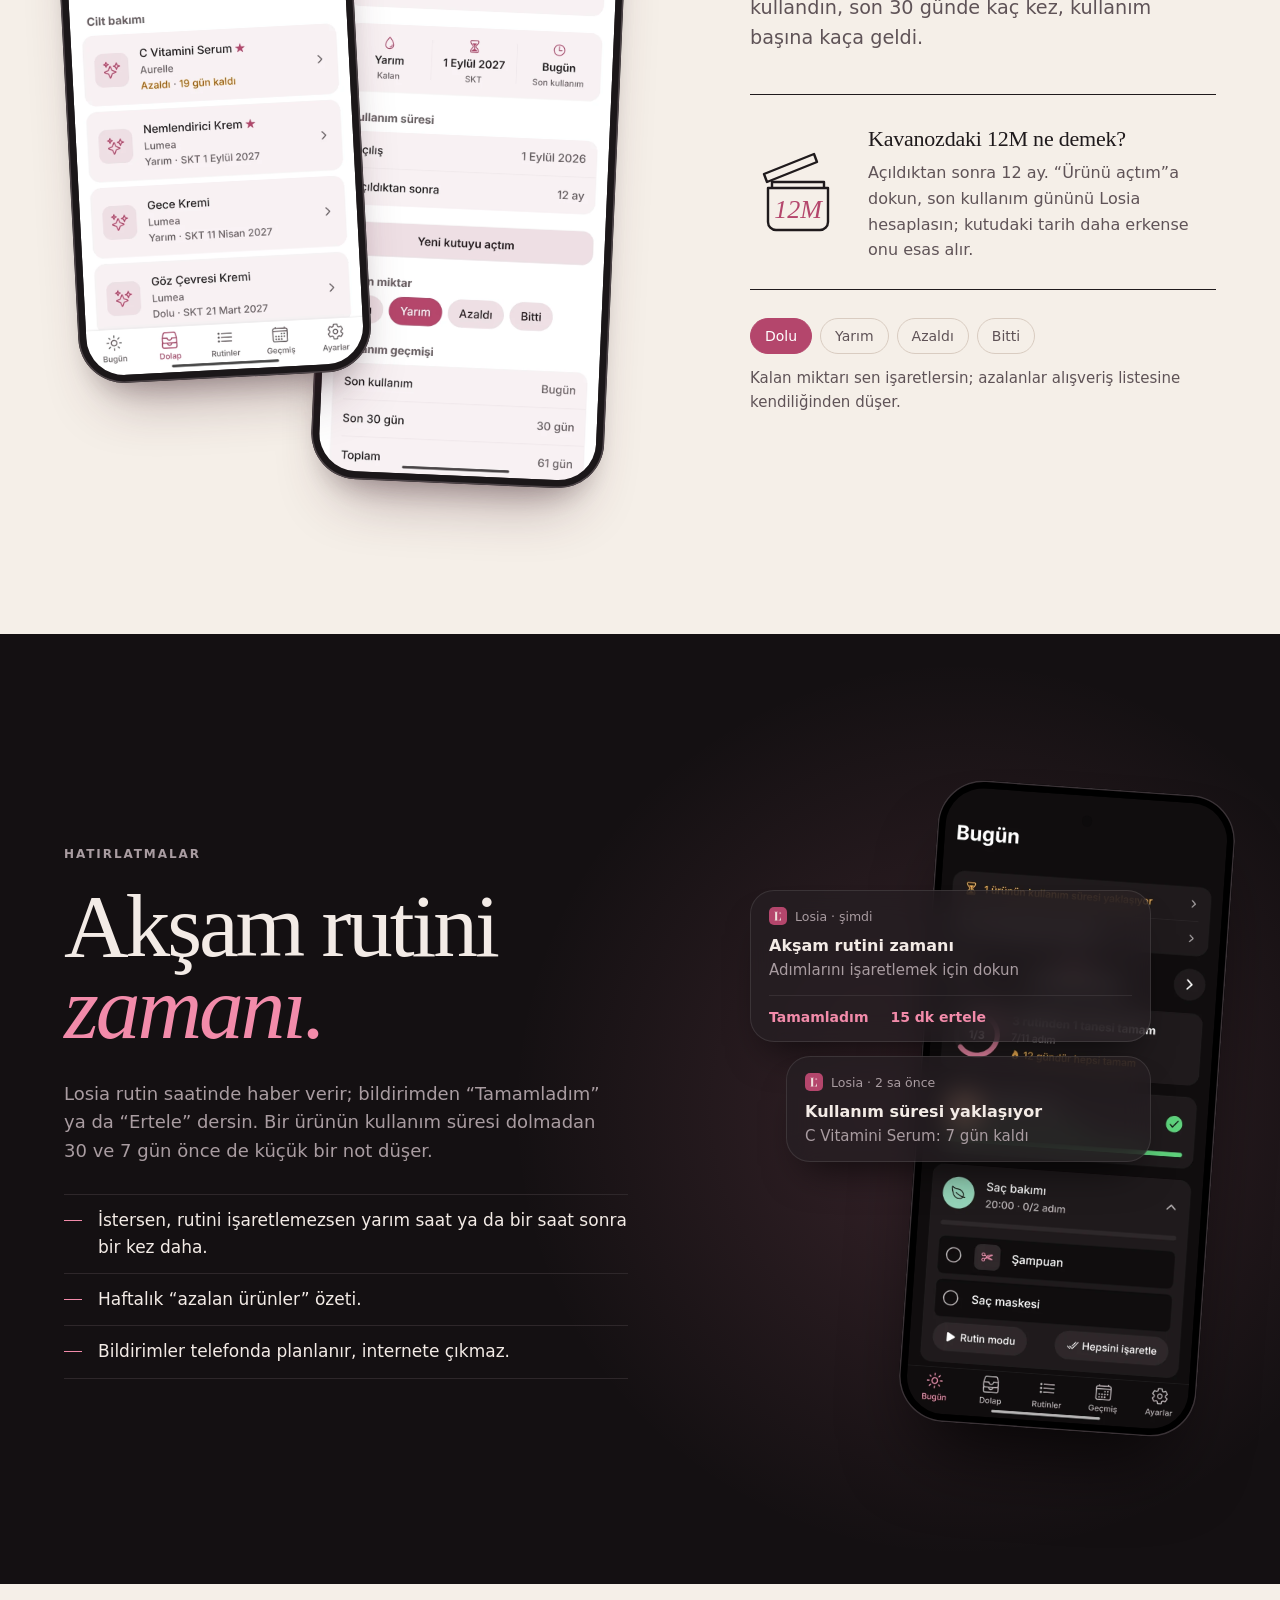
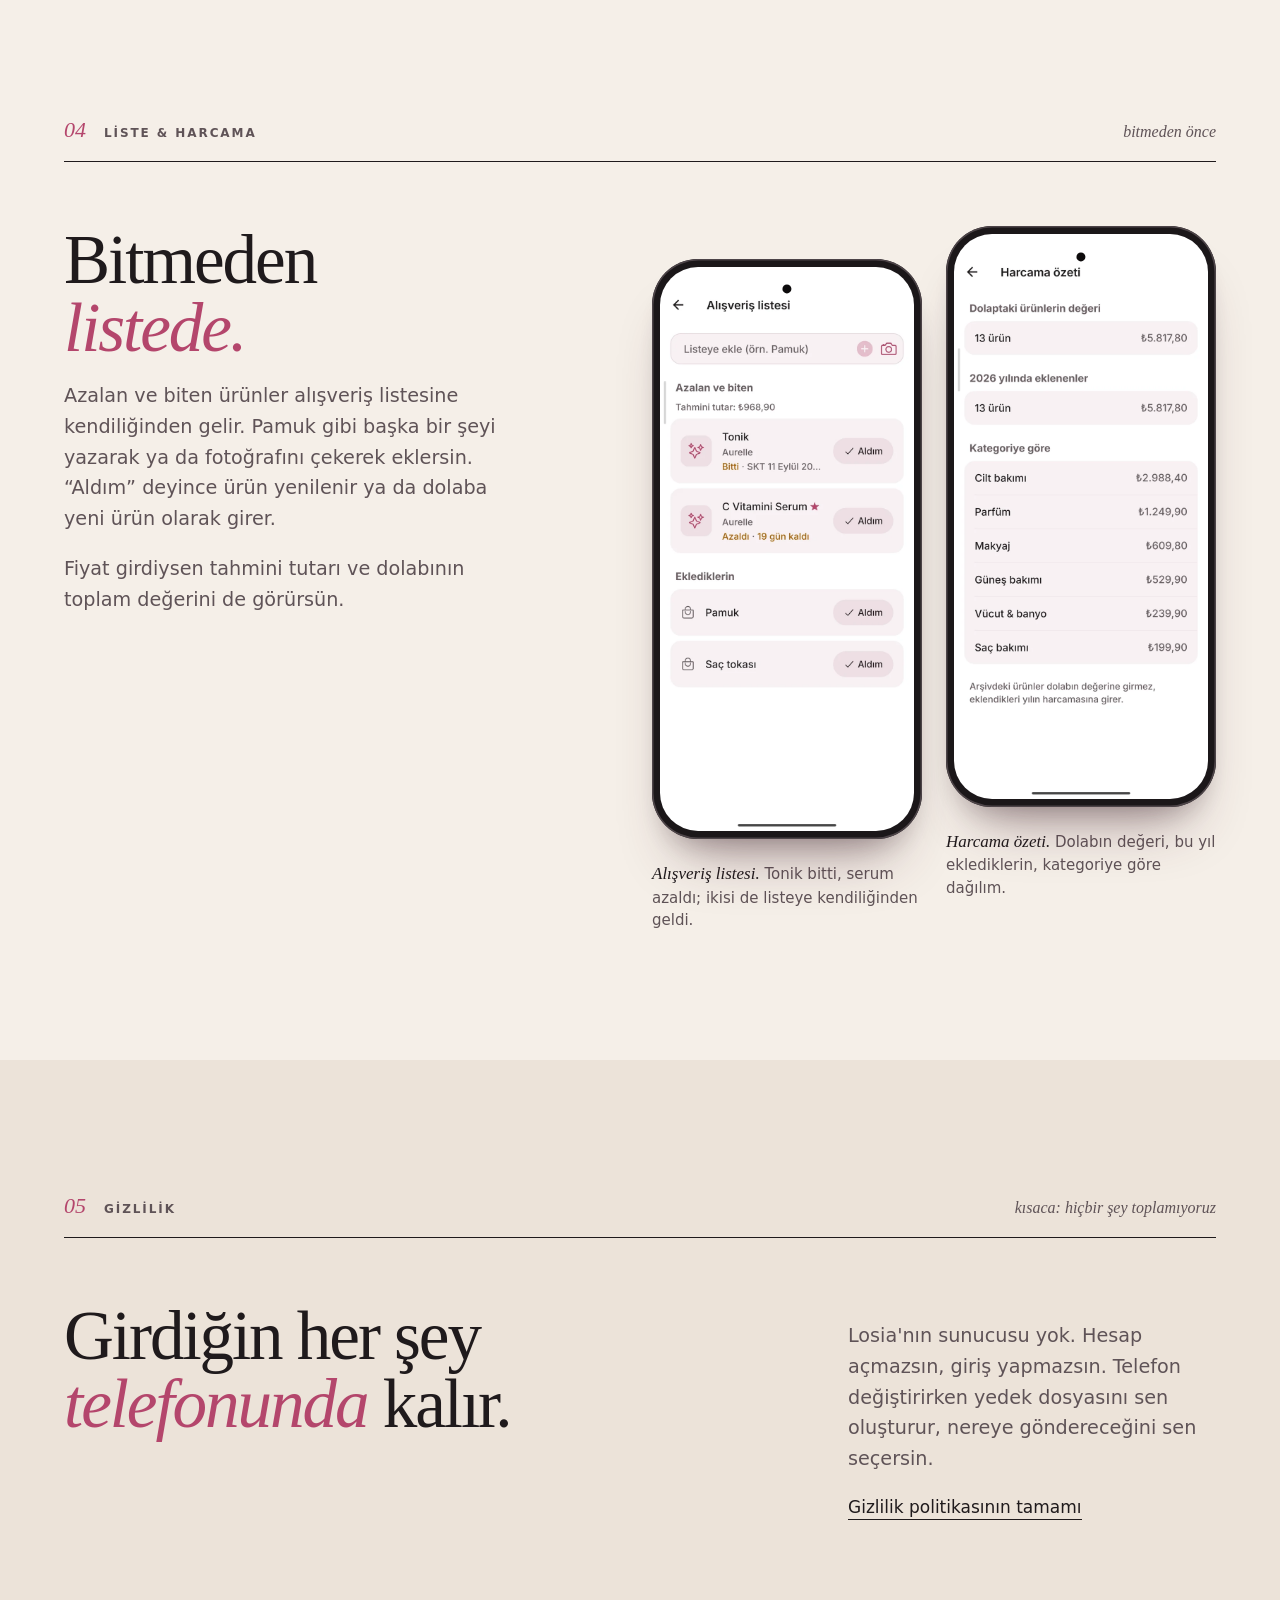
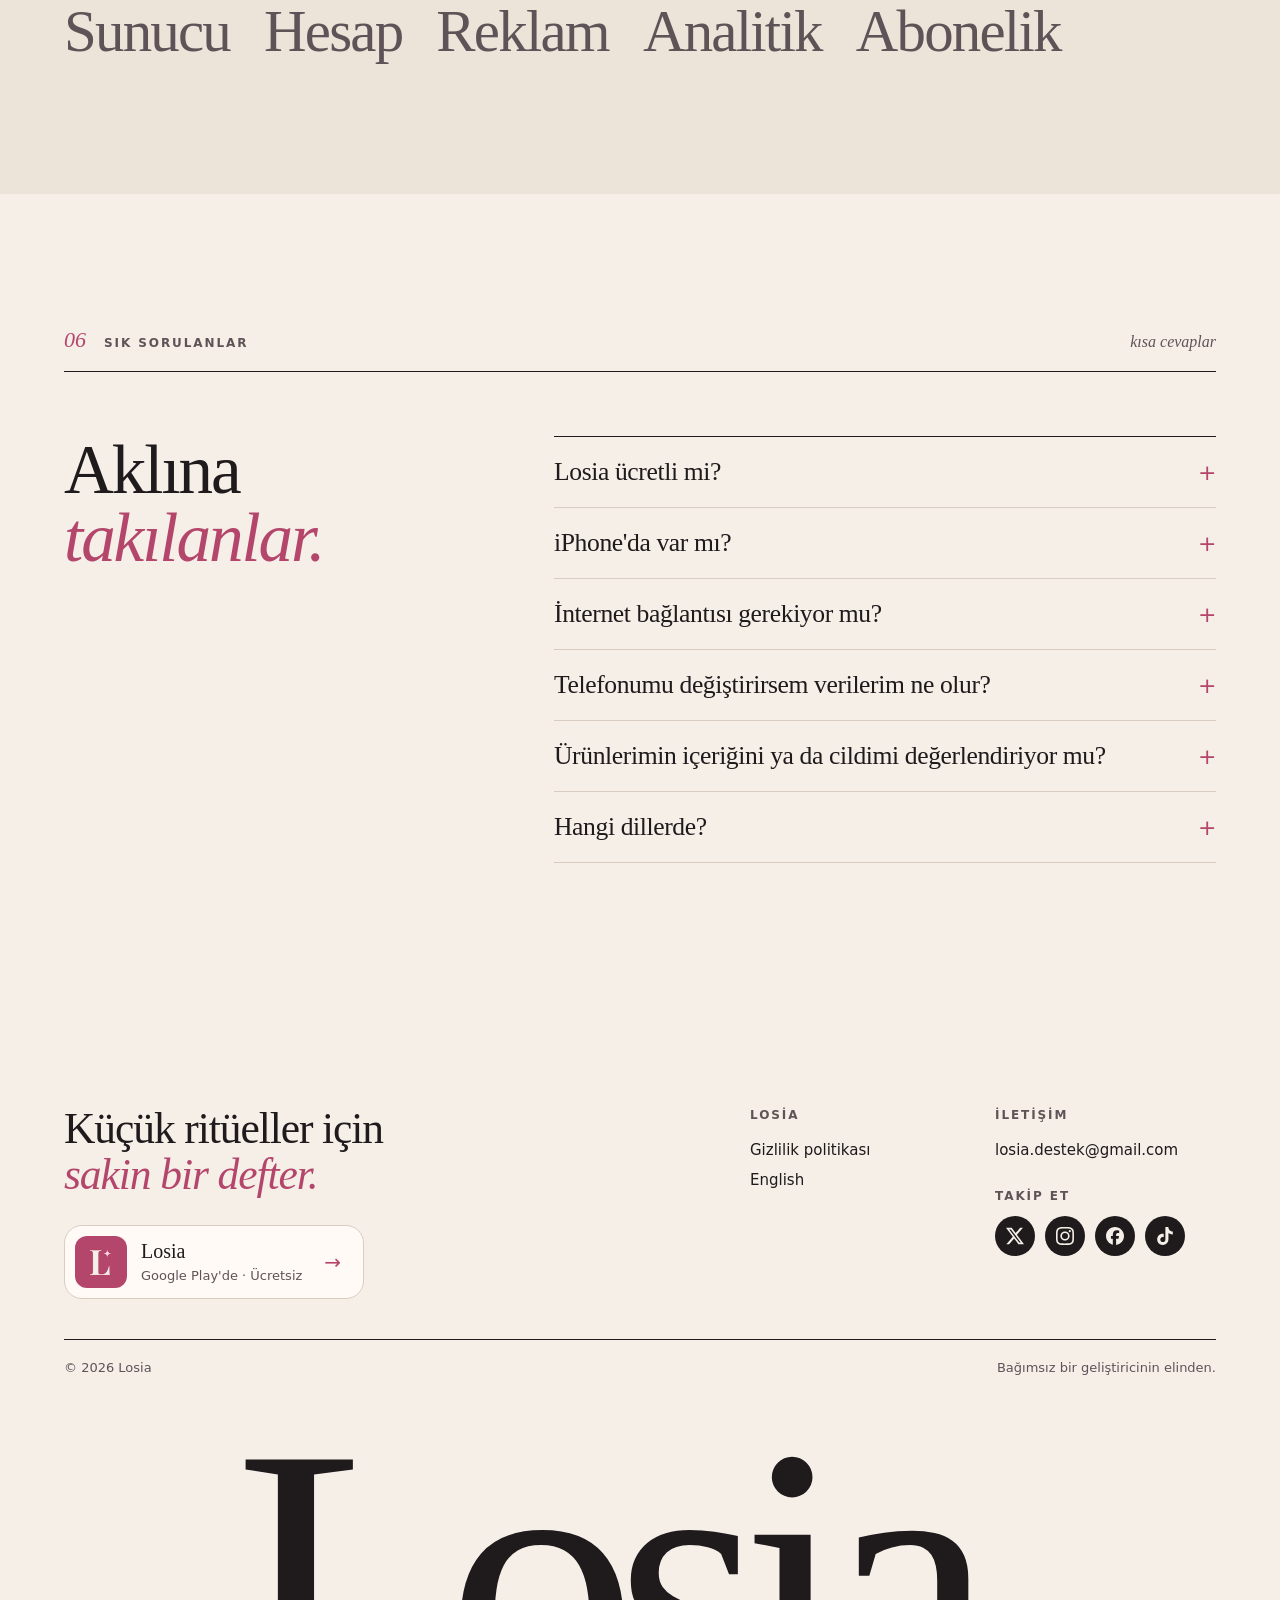
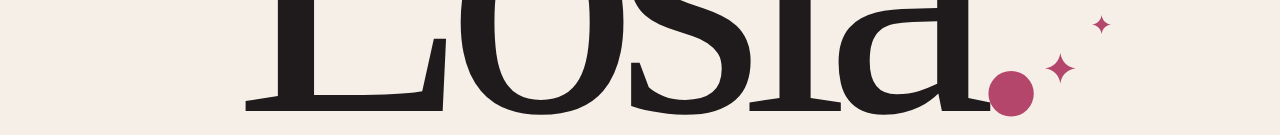
==== commit 6c9a7fb8: "Prepare Play launch: store link button, app card, new icon Hero "coming soon" pill becomes a link to" ====
--- a/index.html
+++ b/index.html
@@ -55,10 +55,10 @@
           </h1>
           <p class="lede">Cilt bakım rutinin ve ürün dolabın için sakin bir defter. Adımlarını işaretle, ürünlerinin ne zaman bittiğini bil. <strong>Reklam yok, kayıt yok, abonelik yok;</strong> girdiğin her şey telefonunda kalır.</p>
           <div class="cta-row">
-            <span class="soon">
+            <a class="play" href="https://play.google.com/store/apps/details?id=com.kaanb.skincare">
               <svg viewBox="0 0 24 24" fill="none" stroke="currentColor" stroke-width="1.6" stroke-linejoin="round"><path d="M6 3.5v17l14-8.5z"/></svg>
-              <span><small>Yakında</small>Google Play'de</span>
-            </span>
+              <span><small>Ücretsiz</small>Google Play'de</span>
+            </a>
             <a class="text-link" href="#rutin">Nasıl çalışır</a>
           </div>
         </div>
@@ -302,12 +302,18 @@
   <footer class="footer">
     <div class="wrap">
       <div class="footer-top">
-        <p class="closing">Küçük ritüeller için<br><em>sakin bir defter.</em></p>
+        <div class="footer-lead">
+          <p class="closing">Küçük ritüeller için<br><em>sakin bir defter.</em></p>
+          <a class="app-card" href="https://play.google.com/store/apps/details?id=com.kaanb.skincare">
+            <img src="assets/icon-96.png" alt="" width="52" height="52">
+            <span><b>Losia</b><small>Google Play'de · Ücretsiz</small></span>
+            <span class="go" aria-hidden="true">→</span>
+          </a>
+        </div>
         <div class="footer-cols">
           <div>
             <h4 class="eyebrow">Losia</h4>
             <ul>
-              <li>Google Play'de yakında</li>
               <li><a href="gizlilik/">Gizlilik politikası</a></li>
               <li><a href="en/" hreflang="en">English</a></li>
             </ul>
--- a/assets/style.css
+++ b/assets/style.css
@@ -0,0 +1,1648 @@
+@import url("fonts/fonts.css");
+
+:root {
+  --paper: #f5efe8;
+  --paper-deep: #ece3d9;
+  --ink: #1f1a1c;
+  --ink-soft: #5f5357;
+  --rose: #b4466c;
+  --rose-soft: #e9c9d3;
+  --line: #d9ccc1;
+  --night: #141012;
+  --night-ink: #f3ebe6;
+  --night-soft: #a99ca1;
+  --glow: #f28baa;
+
+  --serif: "Fraunces", "Iowan Old Style", Georgia, serif;
+  --sans: "Instrument Sans", "Segoe UI", system-ui, sans-serif;
+
+  --gutter: clamp(20px, 5vw, 64px);
+  --max: 1240px;
+}
+
+*,
+*::before,
+*::after {
+  box-sizing: border-box;
+}
+
+html {
+  -webkit-text-size-adjust: 100%;
+  scroll-behavior: smooth;
+}
+
+body {
+  margin: 0;
+  background: var(--paper);
+  color: var(--ink);
+  font-family: var(--sans);
+  font-size: 17px;
+  line-height: 1.6;
+  -webkit-font-smoothing: antialiased;
+  overflow-x: hidden;
+}
+
+/* Paper grain: a faint noise layer over everything, never over the text's legibility. */
+body::before {
+  content: "";
+  position: fixed;
+  inset: 0;
+  pointer-events: none;
+  z-index: 100;
+  opacity: 0.32;
+  mix-blend-mode: multiply;
+  background-image: url("data:image/svg+xml,%3Csvg xmlns='http://www.w3.org/2000/svg' width='180' height='180'%3E%3Cfilter id='n'%3E%3CfeTurbulence type='fractalNoise' baseFrequency='.85' numOctaves='3' stitchTiles='stitch'/%3E%3CfeColorMatrix values='0 0 0 0 .45 0 0 0 0 .38 0 0 0 0 .33 0 0 0 .22 0'/%3E%3C/filter%3E%3Crect width='100%25' height='100%25' filter='url(%23n)'/%3E%3C/svg%3E");
+}
+
+img {
+  display: block;
+  max-width: 100%;
+  height: auto;
+}
+
+a {
+  color: inherit;
+}
+
+::selection {
+  background: var(--rose);
+  color: #fff;
+}
+
+.wrap {
+  width: 100%;
+  max-width: calc(var(--max) + 2 * var(--gutter));
+  margin: 0 auto;
+  padding: 0 var(--gutter);
+}
+
+.serif {
+  font-family: var(--serif);
+}
+
+.eyebrow {
+  font-family: var(--sans);
+  font-size: 12px;
+  font-weight: 600;
+  letter-spacing: 0.16em;
+  text-transform: uppercase;
+}
+
+/* ---------- Masthead ---------- */
+
+.masthead {
+  border-bottom: 1px solid var(--ink);
+}
+
+.masthead .wrap {
+  display: grid;
+  grid-template-columns: 1fr auto 1fr;
+  align-items: center;
+  gap: 16px;
+  padding-top: 18px;
+  padding-bottom: 14px;
+}
+
+.wordmark {
+  display: inline-flex;
+  align-items: center;
+  gap: 8px;
+  font-family: var(--serif);
+  font-size: 26px;
+  font-weight: 500;
+  letter-spacing: -0.02em;
+  text-decoration: none;
+  font-variation-settings: "opsz" 72;
+}
+
+.wordmark svg {
+  width: 15px;
+  height: 15px;
+  fill: var(--rose);
+  transform: translateY(-6px);
+}
+
+.masthead .issue {
+  color: var(--ink-soft);
+  text-align: center;
+}
+
+.masthead nav {
+  display: flex;
+  justify-content: flex-end;
+  align-items: center;
+  gap: 22px;
+  font-size: 15px;
+}
+
+.masthead nav a {
+  text-decoration: none;
+}
+
+.masthead nav a:hover {
+  color: var(--rose);
+}
+
+.lang {
+  display: inline-flex;
+  gap: 4px;
+  font-size: 13px;
+  font-weight: 600;
+  letter-spacing: 0.08em;
+}
+
+.lang a,
+.lang span {
+  padding: 3px 7px;
+  border-radius: 999px;
+}
+
+.lang span {
+  background: var(--ink);
+  color: var(--paper);
+}
+
+.lang a {
+  color: var(--ink-soft);
+}
+
+/* ---------- Hero ---------- */
+
+.hero {
+  position: relative;
+  padding: clamp(40px, 7vw, 96px) 0 clamp(56px, 8vw, 120px);
+}
+
+.hero .wrap {
+  display: grid;
+  grid-template-columns: repeat(12, 1fr);
+  gap: 24px;
+  align-items: center;
+}
+
+.hero-text {
+  grid-column: 1 / span 7;
+}
+
+.hero h1 {
+  margin: 0;
+  font-family: var(--serif);
+  font-weight: 340;
+  font-size: clamp(3.3rem, 8.6vw, 8.4rem);
+  line-height: 0.9;
+  letter-spacing: -0.035em;
+  font-variation-settings: "opsz" 144;
+}
+
+:lang(en) .hero h1 {
+  font-size: clamp(3rem, 7.4vw, 7.2rem);
+  line-height: 0.95;
+}
+
+.hero h1 em {
+  font-style: italic;
+  font-weight: 300;
+  color: var(--rose);
+}
+
+.hero h1 .indent {
+  display: block;
+  padding-left: 0.9em;
+}
+
+.hero .lede {
+  max-width: 30em;
+  margin: clamp(28px, 4vw, 44px) 0 0;
+  font-size: clamp(18px, 1.6vw, 21px);
+  line-height: 1.55;
+  color: var(--ink-soft);
+}
+
+.hero .lede strong {
+  color: var(--ink);
+  font-weight: 600;
+}
+
+.cta-row {
+  display: flex;
+  flex-wrap: wrap;
+  align-items: center;
+  gap: 14px 26px;
+  margin-top: 34px;
+}
+
+.play {
+  display: inline-flex;
+  align-items: center;
+  gap: 12px;
+  padding: 13px 22px 13px 16px;
+  border-radius: 999px;
+  background: var(--ink);
+  color: var(--paper);
+  font-size: 15px;
+  line-height: 1.2;
+  text-decoration: none;
+  transition: background 0.2s, transform 0.2s;
+}
+
+.play:hover {
+  background: var(--rose);
+  transform: translateY(-1px);
+}
+
+.play svg {
+  width: 22px;
+  height: 22px;
+  flex: none;
+}
+
+.play small {
+  display: block;
+  font-size: 11px;
+  letter-spacing: 0.12em;
+  text-transform: uppercase;
+  opacity: 0.7;
+}
+
+.text-link {
+  font-weight: 500;
+  text-decoration: none;
+  border-bottom: 1px solid currentColor;
+  padding-bottom: 2px;
+}
+
+.text-link:hover {
+  color: var(--rose);
+}
+
+.hero-figure {
+  grid-column: 9 / span 4;
+  position: relative;
+}
+
+.hero-figure .phone {
+  transform: rotate(3.5deg);
+}
+
+.note {
+  position: absolute;
+  font-family: var(--serif);
+  font-style: italic;
+  font-size: 19px;
+  line-height: 1.25;
+  color: var(--rose);
+  font-variation-settings: "opsz" 24;
+}
+
+.note svg {
+  display: block;
+  stroke: var(--rose);
+  fill: none;
+  stroke-width: 1.4;
+  stroke-linecap: round;
+}
+
+.hero-figure .note {
+  left: -128px;
+  top: 30%;
+  width: 130px;
+  text-align: right;
+}
+
+.hero-figure .note svg {
+  width: 82px;
+  height: 40px;
+  margin: 4px 0 0 auto;
+}
+
+/* ---------- Phone ---------- */
+
+.phone {
+  position: relative;
+  padding: 8px;
+  border-radius: 46px;
+  background: #1b1719;
+  box-shadow:
+    0 0 0 1.5px #4d4448 inset,
+    0 40px 60px -30px rgba(70, 30, 45, 0.45),
+    0 18px 30px -18px rgba(31, 26, 28, 0.35);
+}
+
+.phone::after {
+  content: "";
+  position: absolute;
+  top: 5.2%;
+  left: 50%;
+  width: 3.4%;
+  aspect-ratio: 1;
+  border-radius: 50%;
+  background: #0d0b0c;
+  transform: translate(-50%, -50%);
+}
+
+.phone img {
+  width: 100%;
+  border-radius: 38px;
+  aspect-ratio: 720 / 1600;
+  object-fit: cover;
+  background: #fff;
+}
+
+/* ---------- Index strip ---------- */
+
+.index {
+  border-top: 1px solid var(--ink);
+  border-bottom: 1px solid var(--line);
+}
+
+.index ol {
+  display: grid;
+  grid-template-columns: repeat(5, 1fr);
+  margin: 0;
+  padding: 0;
+  list-style: none;
+}
+
+.index li + li {
+  border-left: 1px solid var(--line);
+}
+
+.index a {
+  display: flex;
+  align-items: baseline;
+  gap: 12px;
+  padding: 18px 20px;
+  text-decoration: none;
+  transition: background 0.25s;
+}
+
+.index a:hover {
+  background: var(--paper-deep);
+}
+
+.index .num {
+  font-family: var(--serif);
+  font-style: italic;
+  color: var(--rose);
+  font-size: 15px;
+}
+
+.index li:first-child a {
+  padding-left: 0;
+}
+
+/* ---------- Chapters ---------- */
+
+.chapter {
+  padding: clamp(72px, 10vw, 140px) 0;
+}
+
+.chapter-head {
+  display: flex;
+  align-items: baseline;
+  gap: 18px;
+  padding-bottom: 14px;
+  margin-bottom: clamp(36px, 5vw, 64px);
+  border-bottom: 1px solid var(--ink);
+}
+
+.chapter-head .num {
+  font-family: var(--serif);
+  font-style: italic;
+  font-size: 22px;
+  color: var(--rose);
+}
+
+.chapter-head .eyebrow {
+  color: var(--ink-soft);
+}
+
+.chapter-head .aside {
+  margin-left: auto;
+  font-family: var(--serif);
+  font-style: italic;
+  color: var(--ink-soft);
+  font-size: 16px;
+}
+
+.chapter h2 {
+  margin: 0;
+  font-family: var(--serif);
+  font-weight: 350;
+  font-size: clamp(2.5rem, 5.4vw, 4.9rem);
+  line-height: 0.98;
+  letter-spacing: -0.03em;
+  font-variation-settings: "opsz" 144;
+}
+
+.chapter h2 em {
+  font-style: italic;
+  font-weight: 300;
+  color: var(--rose);
+}
+
+.chapter p {
+  max-width: 34em;
+}
+
+.body-lg {
+  font-size: clamp(18px, 1.5vw, 20px);
+  color: var(--ink-soft);
+}
+
+.dash-list {
+  margin: 28px 0 0;
+  padding: 0;
+  list-style: none;
+}
+
+.dash-list li {
+  position: relative;
+  padding: 12px 0 12px 34px;
+  border-top: 1px solid var(--line);
+}
+
+.dash-list li:last-child {
+  border-bottom: 1px solid var(--line);
+}
+
+.dash-list li::before {
+  content: "";
+  position: absolute;
+  left: 0;
+  top: 1.45em;
+  width: 18px;
+  height: 1px;
+  background: var(--rose);
+}
+
+/* Chapter 01: routine */
+
+.routine {
+  display: grid;
+  grid-template-columns: repeat(12, 1fr);
+  gap: 24px;
+}
+
+.routine-text {
+  grid-column: 1 / span 6;
+}
+
+.routine-figure {
+  grid-column: 8 / span 4;
+}
+
+.routine-figure .sticky {
+  position: sticky;
+  top: 10vh;
+}
+
+.routine-figure .phone {
+  transform: rotate(-2deg);
+}
+
+.steps {
+  margin: clamp(48px, 6vw, 80px) 0 0;
+  padding: 0;
+  list-style: none;
+  counter-reset: step;
+}
+
+.steps li {
+  counter-increment: step;
+  display: grid;
+  grid-template-columns: 44px 1fr auto;
+  align-items: center;
+  gap: 18px;
+  padding: clamp(26px, 4.5vw, 46px) 0;
+  border-top: 1px solid var(--line);
+}
+
+.steps li:last-child {
+  border-bottom: 1px solid var(--line);
+}
+
+.steps .box {
+  position: relative;
+  width: 34px;
+  height: 34px;
+  border: 1.5px solid var(--ink);
+  border-radius: 50%;
+  transition: background 0.35s, border-color 0.35s;
+}
+
+.steps .box svg {
+  position: absolute;
+  inset: 7px;
+  stroke: #fff;
+  stroke-width: 2.2;
+  fill: none;
+  stroke-linecap: round;
+  stroke-linejoin: round;
+  stroke-dasharray: 24;
+  stroke-dashoffset: 24;
+  transition: stroke-dashoffset 0.45s 0.1s ease-out;
+}
+
+.steps .label {
+  font-family: var(--serif);
+  font-size: clamp(1.6rem, 3vw, 2.4rem);
+  line-height: 1.1;
+  letter-spacing: -0.02em;
+  font-variation-settings: "opsz" 96;
+  position: relative;
+  justify-self: start;
+}
+
+.steps .label::after {
+  content: "";
+  position: absolute;
+  left: -2px;
+  right: -2px;
+  top: 55%;
+  height: 2px;
+  background: var(--rose);
+  transform: scaleX(0);
+  transform-origin: left;
+  transition: transform 0.5s ease-out;
+}
+
+.steps .meta {
+  font-family: var(--serif);
+  font-style: italic;
+  color: var(--ink-soft);
+  font-size: 15px;
+  text-align: right;
+}
+
+.steps li.done .box {
+  background: var(--rose);
+  border-color: var(--rose);
+}
+
+.steps li.done .box svg {
+  stroke-dashoffset: 0;
+}
+
+.steps li.done .label {
+  color: var(--ink-soft);
+}
+
+.steps li.done .label::after {
+  transform: scaleX(1);
+}
+
+.tally {
+  display: flex;
+  align-items: baseline;
+  gap: 14px;
+  margin-top: 26px;
+  font-family: var(--serif);
+  color: var(--ink-soft);
+}
+
+.tally b {
+  font-weight: 400;
+  font-size: 44px;
+  color: var(--ink);
+  letter-spacing: -0.03em;
+  font-variant-numeric: tabular-nums;
+}
+
+.routine-more {
+  margin-top: clamp(56px, 7vw, 96px);
+}
+
+/* Chapter 02: shelf */
+
+.shelf {
+  display: grid;
+  grid-template-columns: repeat(12, 1fr);
+  gap: 24px;
+  align-items: start;
+}
+
+.shelf-figures {
+  grid-column: 1 / span 6;
+  position: relative;
+  height: clamp(560px, 62vw, 760px);
+}
+
+.shelf-figures .phone {
+  position: absolute;
+  width: 52%;
+}
+
+.shelf-figures .phone:first-child {
+  left: 0;
+  top: 0;
+  transform: rotate(-3deg);
+  z-index: 1;
+}
+
+.shelf-figures .phone:last-child {
+  right: 2%;
+  top: 14%;
+  transform: rotate(2.5deg);
+}
+
+.shelf-text {
+  grid-column: 8 / span 5;
+}
+
+.pao {
+  display: grid;
+  grid-template-columns: 96px 1fr;
+  gap: 22px;
+  align-items: center;
+  margin-top: 40px;
+  padding: 26px 0;
+  border-top: 1px solid var(--ink);
+  border-bottom: 1px solid var(--ink);
+}
+
+.pao svg {
+  width: 96px;
+  height: 96px;
+  stroke: var(--ink);
+  fill: none;
+  stroke-width: 2.4;
+  stroke-linejoin: round;
+}
+
+.pao svg text {
+  fill: var(--rose);
+  stroke: none;
+  font-family: var(--serif);
+  font-style: italic;
+  font-size: 26px;
+}
+
+.pao p {
+  margin: 0;
+  font-size: 16px;
+  color: var(--ink-soft);
+}
+
+.pao p b {
+  display: block;
+  margin-bottom: 4px;
+  font-family: var(--serif);
+  font-weight: 400;
+  font-size: 22px;
+  color: var(--ink);
+  letter-spacing: -0.01em;
+}
+
+.levels {
+  display: flex;
+  flex-wrap: wrap;
+  gap: 8px;
+  margin-top: 28px;
+}
+
+.levels span {
+  padding: 6px 14px;
+  border: 1px solid var(--line);
+  border-radius: 999px;
+  font-size: 14px;
+  color: var(--ink-soft);
+  transition: background 0.4s, color 0.4s, border-color 0.4s;
+}
+
+.levels span.on {
+  background: var(--rose);
+  border-color: var(--rose);
+  color: #fff;
+}
+
+/* ---------- Night band ---------- */
+
+.night {
+  position: relative;
+  overflow: hidden;
+  background: var(--night);
+  color: var(--night-ink);
+  padding: clamp(88px, 12vw, 170px) 0;
+}
+
+.night::after {
+  content: "";
+  position: absolute;
+  right: -10%;
+  top: 50%;
+  width: 70vw;
+  height: 70vw;
+  max-width: 900px;
+  max-height: 900px;
+  transform: translateY(-50%);
+  background: radial-gradient(closest-side, rgba(242, 139, 170, 0.16), transparent);
+  pointer-events: none;
+}
+
+.night .wrap {
+  position: relative;
+  z-index: 1;
+  display: grid;
+  grid-template-columns: repeat(12, 1fr);
+  gap: 24px;
+  align-items: center;
+}
+
+.night-text {
+  grid-column: 1 / span 6;
+}
+
+.night .eyebrow {
+  color: var(--night-soft);
+}
+
+.night h2 {
+  margin: 18px 0 0;
+  font-family: var(--serif);
+  font-weight: 300;
+  font-size: clamp(3rem, 7vw, 6.4rem);
+  line-height: 0.92;
+  letter-spacing: -0.035em;
+  font-variation-settings: "opsz" 144;
+}
+
+.night h2 em {
+  color: var(--glow);
+}
+
+.night p {
+  max-width: 30em;
+  margin-top: 30px;
+  color: var(--night-soft);
+  font-size: 18px;
+}
+
+.night .dash-list li {
+  border-color: #2e272a;
+  color: var(--night-ink);
+}
+
+.night .dash-list li::before {
+  background: var(--glow);
+}
+
+.notifs {
+  grid-column: 8 / span 5;
+  position: relative;
+}
+
+.night-phone {
+  width: 64%;
+  margin-left: auto;
+  transform: rotate(4deg);
+  background: #000;
+  box-shadow:
+    0 0 0 1.5px #3a3236 inset,
+    0 50px 80px -30px rgba(0, 0, 0, 0.8);
+}
+
+.notif-stack {
+  position: absolute;
+  left: 0;
+  right: 14%;
+  top: 16%;
+  display: grid;
+  gap: 14px;
+}
+
+.notif {
+  padding: 16px 18px 14px;
+  border-radius: 24px;
+  background: rgba(38, 31, 35, 0.72);
+  border: 1px solid rgba(255, 255, 255, 0.1);
+  backdrop-filter: blur(14px);
+  -webkit-backdrop-filter: blur(14px);
+  box-shadow: 0 24px 40px -20px rgba(0, 0, 0, 0.7);
+  font-size: 15px;
+  line-height: 1.4;
+}
+
+.notif:nth-child(2) {
+  margin-left: 9%;
+}
+
+.notif header {
+  display: flex;
+  align-items: center;
+  gap: 8px;
+  font-size: 12.5px;
+  color: var(--night-soft);
+}
+
+.notif header img {
+  width: 18px;
+  height: 18px;
+  border-radius: 5px;
+}
+
+.notif h3 {
+  margin: 10px 0 2px;
+  font-family: var(--sans);
+  font-size: 16px;
+  font-weight: 600;
+}
+
+.notif p {
+  margin: 0;
+  font-size: 15px;
+  color: var(--night-soft);
+}
+
+.notif .actions {
+  display: flex;
+  gap: 22px;
+  margin-top: 14px;
+  padding-top: 12px;
+  border-top: 1px solid rgba(255, 255, 255, 0.08);
+  font-size: 14px;
+  font-weight: 600;
+  color: var(--glow);
+}
+
+.sparkle {
+  position: absolute;
+  fill: var(--glow);
+  opacity: 0;
+  animation: twinkle 5s ease-in-out infinite;
+  pointer-events: none;
+}
+
+@keyframes twinkle {
+  0%,
+  100% {
+    opacity: 0;
+    transform: scale(0.6) rotate(0deg);
+  }
+  50% {
+    opacity: 0.9;
+    transform: scale(1) rotate(12deg);
+  }
+}
+
+/* ---------- Routine mode: three phones in a row ---------- */
+
+.mode {
+  display: grid;
+  grid-template-columns: repeat(12, 1fr);
+  gap: 24px;
+}
+
+/* Headline runs the full width; the paragraphs keep seven columns */
+.mode-intro {
+  grid-column: 1 / -1;
+}
+
+.mode-intro p {
+  max-width: calc((100% - 11 * 24px) * 7 / 12 + 6 * 24px);
+}
+
+.mode-figures {
+  grid-column: 1 / -1;
+  display: grid;
+  grid-template-columns: repeat(3, minmax(0, 1fr));
+  gap: clamp(20px, 4vw, 64px);
+  margin-top: clamp(32px, 5vw, 64px);
+  align-items: start;
+}
+
+.mode-figures figure {
+  margin: 0;
+  width: 100%;
+  max-width: 300px;
+  justify-self: center;
+}
+
+.mode-figures figure:nth-child(2) {
+  margin-top: 56px;
+}
+
+/* ---------- Chapter 04: list & spending ---------- */
+
+.pair {
+  display: grid;
+  grid-template-columns: repeat(12, 1fr);
+  gap: 24px;
+  align-items: end;
+}
+
+.pair-intro {
+  grid-column: 1 / span 5;
+  align-self: start;
+}
+
+.pair figure {
+  margin: 0;
+}
+
+.pair figure:nth-of-type(1) {
+  grid-column: 7 / span 3;
+}
+
+.pair figure:nth-of-type(2) {
+  grid-column: 10 / span 3;
+  margin-bottom: 12%;
+}
+
+figcaption {
+  margin-top: 22px;
+  font-size: 15px;
+  line-height: 1.5;
+  color: var(--ink-soft);
+}
+
+figcaption i {
+  font-family: var(--serif);
+  color: var(--ink);
+  font-size: 17px;
+}
+
+/* ---------- Chapter 04: privacy ---------- */
+
+.privacy {
+  background: var(--paper-deep);
+}
+
+.privacy-grid {
+  display: grid;
+  grid-template-columns: repeat(12, 1fr);
+  gap: 24px;
+}
+
+.privacy-grid h2 {
+  grid-column: 1 / span 7;
+}
+
+.privacy-grid .side {
+  grid-column: 9 / span 4;
+  align-self: end;
+}
+
+.struck {
+  display: flex;
+  flex-wrap: wrap;
+  gap: 6px 34px;
+  margin: clamp(48px, 6vw, 80px) 0 0;
+  padding: 0;
+  list-style: none;
+}
+
+.struck li {
+  position: relative;
+  font-family: var(--serif);
+  font-weight: 300;
+  font-size: clamp(2rem, 4.6vw, 4rem);
+  line-height: 1.15;
+  letter-spacing: -0.03em;
+  color: var(--ink-soft);
+  font-variation-settings: "opsz" 144;
+}
+
+.struck li svg {
+  position: absolute;
+  left: -4%;
+  top: 38%;
+  width: 108%;
+  height: 0.4em;
+  stroke: var(--rose);
+  stroke-width: 3;
+  fill: none;
+  stroke-linecap: round;
+  stroke-dasharray: 110 130;
+  stroke-dashoffset: 110;
+  transition: stroke-dashoffset 0.9s ease-out;
+}
+
+.struck.in li svg {
+  stroke-dashoffset: 0;
+}
+
+.struck.in li:nth-child(2) svg {
+  transition-delay: 0.15s;
+}
+
+.struck.in li:nth-child(3) svg {
+  transition-delay: 0.3s;
+}
+
+.struck.in li:nth-child(4) svg {
+  transition-delay: 0.45s;
+}
+
+.struck.in li:nth-child(5) svg {
+  transition-delay: 0.6s;
+}
+
+/* ---------- Footer ---------- */
+
+.footer {
+  padding: clamp(72px, 9vw, 120px) 0 0;
+  overflow: hidden;
+}
+
+.footer-top {
+  display: grid;
+  grid-template-columns: repeat(12, 1fr);
+  gap: 24px;
+  padding-bottom: 40px;
+  border-bottom: 1px solid var(--ink);
+}
+
+.footer-lead {
+  grid-column: 1 / span 6;
+}
+
+.footer-top .closing {
+  margin: 0;
+  font-family: var(--serif);
+  font-weight: 350;
+  font-size: clamp(1.9rem, 3.4vw, 3rem);
+  line-height: 1.05;
+  letter-spacing: -0.025em;
+}
+
+.footer-top .closing em {
+  color: var(--rose);
+}
+
+.app-card {
+  display: inline-flex;
+  align-items: center;
+  gap: 14px;
+  margin-top: 28px;
+  padding: 10px 22px 10px 10px;
+  border: 1px solid var(--line);
+  border-radius: 18px;
+  background: #fffaf6;
+  color: var(--ink);
+  text-decoration: none;
+  line-height: 1.25;
+  transition: border-color 0.2s, transform 0.2s;
+}
+
+.app-card:hover {
+  border-color: var(--rose);
+  transform: translateY(-1px);
+}
+
+.app-card img {
+  width: 52px;
+  height: 52px;
+  border-radius: 12px;
+}
+
+.app-card b {
+  display: block;
+  font-family: var(--serif);
+  font-weight: 400;
+  font-size: 20px;
+}
+
+.app-card small {
+  color: var(--ink-soft);
+  font-size: 13px;
+}
+
+.app-card .go {
+  margin-left: 8px;
+  color: var(--rose);
+  font-size: 20px;
+}
+
+.footer-cols {
+  grid-column: 8 / span 5;
+  display: grid;
+  grid-template-columns: 1fr 1fr;
+  gap: 24px;
+  font-size: 15px;
+}
+
+.footer-cols h4 {
+  margin: 0 0 10px;
+  color: var(--ink-soft);
+}
+
+.footer-cols ul {
+  margin: 0;
+  padding: 0;
+  list-style: none;
+}
+
+.footer-cols li {
+  padding: 3px 0;
+}
+
+.footer-cols ul + h4 {
+  margin-top: 22px;
+}
+
+/* Follow links: round ink buttons with the brand mark in the paper color. */
+.footer-cols .social {
+  display: flex;
+  flex-wrap: wrap;
+  gap: 10px;
+}
+
+.footer-cols .social li {
+  padding: 0;
+}
+
+.footer-cols .social a {
+  display: grid;
+  place-items: center;
+  width: 40px;
+  height: 40px;
+  border-radius: 50%;
+  background: var(--ink);
+  transition: background-color 0.2s ease;
+}
+
+.footer-cols .social a:hover,
+.footer-cols .social a:focus-visible {
+  background: var(--rose);
+}
+
+.footer-cols .social svg {
+  width: 18px;
+  height: 18px;
+  fill: var(--paper);
+}
+
+.footer-cols a {
+  text-decoration: none;
+}
+
+.footer-cols a:hover {
+  color: var(--rose);
+}
+
+.footer-meta {
+  display: flex;
+  justify-content: space-between;
+  gap: 16px;
+  flex-wrap: wrap;
+  padding: 18px 0;
+  font-size: 13px;
+  color: var(--ink-soft);
+}
+
+.giant {
+  margin: 0;
+  font-family: var(--serif);
+  font-weight: 300;
+  font-size: clamp(7rem, 30vw, 26rem);
+  line-height: 0.8;
+  letter-spacing: -0.06em;
+  text-align: center;
+  color: var(--ink);
+  font-variation-settings: "opsz" 144;
+  padding-top: 0.08em;
+  user-select: none;
+}
+
+.giant em {
+  color: var(--rose);
+}
+
+/* ---------- Day sparkles: the logo's star, slower and softer than at night ---------- */
+
+.sparkled {
+  position: relative;
+}
+
+.twinkle {
+  position: absolute;
+  fill: var(--rose);
+  pointer-events: none;
+  animation: twinkle-soft 6.5s ease-in-out infinite;
+}
+
+.hero h1 .twinkle {
+  top: 0.36em;
+  right: -0.2em;
+  width: 0.17em;
+  height: 0.17em;
+}
+
+.giant .twinkle {
+  top: 0.74em;
+  right: -0.08em;
+  width: 0.08em;
+  height: 0.08em;
+}
+
+.giant .twinkle + .twinkle {
+  top: 0.64em;
+  right: -0.17em;
+  width: 0.05em;
+  height: 0.05em;
+  animation-delay: -3.2s;
+}
+
+@keyframes twinkle-soft {
+  0%,
+  100% {
+    opacity: 0.25;
+    transform: scale(0.7) rotate(0deg);
+  }
+  50% {
+    opacity: 1;
+    transform: scale(1) rotate(15deg);
+  }
+}
+
+/* ---------- Reveal ---------- */
+
+.reveal {
+  opacity: 0;
+  transform: translateY(26px);
+  transition: opacity 0.9s ease, transform 0.9s cubic-bezier(0.2, 0.7, 0.2, 1);
+}
+
+.reveal.in {
+  opacity: 1;
+  transform: none;
+}
+
+.no-js .reveal {
+  opacity: 1;
+  transform: none;
+}
+
+@media (prefers-reduced-motion: reduce) {
+  html {
+    scroll-behavior: auto;
+  }
+
+  .reveal {
+    opacity: 1;
+    transform: none;
+    transition: none;
+  }
+
+  .sparkle,
+  .twinkle {
+    animation: none;
+    opacity: 0.6;
+  }
+}
+
+/* ---------- Narrow screens ---------- */
+
+@media (max-width: 960px) {
+  .masthead .issue {
+    display: none;
+  }
+
+  .masthead .wrap {
+    grid-template-columns: 1fr auto;
+  }
+
+  .hero-text,
+  .routine-text,
+  .shelf-text,
+  .night-text,
+  .notifs,
+  .pair-intro,
+  .privacy-grid h2,
+  .privacy-grid .side,
+  .footer-lead,
+  .footer-cols {
+    grid-column: 1 / -1;
+  }
+
+  .hero-figure {
+    grid-column: 3 / span 8;
+    margin-top: 40px;
+  }
+
+  .hero-figure .note {
+    left: -46%;
+  }
+
+  .routine-figure {
+    display: none;
+  }
+
+  .night-phone {
+    width: 70%;
+    margin-top: 40px;
+  }
+
+  .notif-stack {
+    right: 8%;
+  }
+
+  .shelf-figures {
+    grid-column: 1 / -1;
+    height: clamp(520px, 120vw, 760px);
+    order: 2;
+  }
+
+  .pair figure:nth-of-type(1) {
+    grid-column: 1 / span 6;
+  }
+
+  .pair figure:nth-of-type(2) {
+    grid-column: 7 / span 6;
+  }
+
+  .index ol {
+    grid-template-columns: 1fr 1fr;
+  }
+
+  .index li:nth-child(2n + 3) {
+    border-left: 0;
+  }
+
+  .index li:nth-child(n + 3) {
+    border-top: 1px solid var(--line);
+  }
+
+  .index li:nth-child(2n + 3) a {
+    padding-left: 0;
+  }
+}
+
+@media (max-width: 600px) {
+  body {
+    font-size: 16px;
+  }
+
+  .mode-intro p {
+    max-width: none;
+  }
+
+  .mode-figures {
+    grid-template-columns: repeat(3, 72%);
+    overflow-x: auto;
+    scroll-snap-type: x mandatory;
+    padding-bottom: 8px;
+  }
+
+  .mode-figures figure {
+    scroll-snap-align: start;
+  }
+
+  .mode-figures figure:nth-child(2) {
+    margin-top: 0;
+  }
+
+  .masthead nav .nav-link {
+    display: none;
+  }
+
+  .hero h1 .indent {
+    padding-left: 0.5em;
+  }
+
+  .hero-figure {
+    grid-column: 2 / span 10;
+  }
+
+  .hero-figure .note {
+    display: none;
+  }
+
+  .steps li {
+    grid-template-columns: 34px 1fr;
+  }
+
+  .steps .meta {
+    grid-column: 2;
+    text-align: left;
+    margin-top: -12px;
+  }
+
+  .phone {
+    border-radius: 34px;
+    padding: 6px;
+  }
+
+  .phone img {
+    border-radius: 28px;
+  }
+
+  .pair figure:nth-of-type(2) {
+    margin-bottom: 0;
+  }
+
+  .footer-cols {
+    grid-template-columns: 1fr;
+  }
+
+  .chapter-head .aside {
+    display: none;
+  }
+}
+
+/* ---------- FAQ ---------- */
+
+.faq {
+  display: grid;
+  grid-template-columns: repeat(12, 1fr);
+  gap: 24px;
+}
+
+.faq h2 {
+  grid-column: 1 / span 4;
+  align-self: start;
+}
+
+.faq-list {
+  grid-column: 6 / span 7;
+  border-top: 1px solid var(--ink);
+}
+
+.faq-list details {
+  border-bottom: 1px solid var(--line);
+}
+
+.faq-list summary {
+  display: flex;
+  justify-content: space-between;
+  align-items: baseline;
+  gap: 20px;
+  padding: 19px 0;
+  cursor: pointer;
+  list-style: none;
+  font-family: var(--serif);
+  font-size: clamp(1.25rem, 2vw, 1.6rem);
+  line-height: 1.25;
+  letter-spacing: -0.015em;
+  font-variation-settings: "opsz" 72;
+}
+
+.faq-list summary::-webkit-details-marker {
+  display: none;
+}
+
+.faq-list summary::after {
+  content: "+";
+  flex: none;
+  font-family: var(--sans);
+  font-size: 22px;
+  font-weight: 300;
+  color: var(--rose);
+  transition: transform 0.5s cubic-bezier(0.25, 0.8, 0.25, 1);
+}
+
+.faq-list details[open] summary::after,
+.faq-list details.is-open summary::after {
+  transform: rotate(45deg);
+}
+
+.faq-list .answer {
+  overflow: hidden;
+}
+
+.faq-list summary:hover {
+  color: var(--rose);
+}
+
+.faq-list details p {
+  margin: 0;
+  padding: 0 0 24px;
+  max-width: 36em;
+  color: var(--ink-soft);
+}
+
+/* ---------- Document pages (privacy policy) ---------- */
+
+.doc-hero {
+  padding: clamp(48px, 7vw, 100px) 0 clamp(36px, 5vw, 64px);
+}
+
+.doc-hero h1 {
+  margin: 18px 0 0;
+  font-family: var(--serif);
+  font-weight: 340;
+  font-size: clamp(3rem, 7.5vw, 6.8rem);
+  line-height: 0.95;
+  letter-spacing: -0.035em;
+  font-variation-settings: "opsz" 144;
+}
+
+.doc-hero h1 em {
+  font-style: italic;
+  font-weight: 300;
+  color: var(--rose);
+}
+
+.doc-hero .lede {
+  margin: 28px 0 0;
+  max-width: 30em;
+  font-size: clamp(18px, 1.6vw, 21px);
+  color: var(--ink-soft);
+}
+
+.doc-hero .eyebrow {
+  color: var(--ink-soft);
+}
+
+.doc {
+  display: grid;
+  grid-template-columns: repeat(12, 1fr);
+  gap: 24px;
+  padding-top: 28px;
+  padding-bottom: clamp(72px, 9vw, 120px);
+  border-top: 1px solid var(--ink);
+}
+
+.doc-toc {
+  grid-column: 1 / span 3;
+}
+
+.doc-toc ol {
+  position: sticky;
+  top: 32px;
+  margin: 0;
+  padding: 0;
+  list-style: none;
+  font-size: 15px;
+}
+
+.doc-toc li {
+  padding: 5px 0;
+}
+
+.doc-toc a {
+  text-decoration: none;
+  color: var(--ink-soft);
+}
+
+.doc-toc a:hover {
+  color: var(--rose);
+}
+
+.doc-body {
+  grid-column: 5 / span 7;
+}
+
+.doc-body section + section {
+  margin-top: 44px;
+}
+
+.doc-body h2 {
+  display: flex;
+  align-items: baseline;
+  gap: 14px;
+  margin: 0 0 12px;
+  font-family: var(--serif);
+  font-weight: 400;
+  font-size: clamp(1.5rem, 2.4vw, 2rem);
+  line-height: 1.15;
+  letter-spacing: -0.02em;
+  font-variation-settings: "opsz" 96;
+}
+
+.doc-body h2 .num {
+  font-style: italic;
+  font-size: 15px;
+  color: var(--rose);
+}
+
+.doc-body p,
+.doc-body li {
+  color: var(--ink-soft);
+}
+
+.doc-body p {
+  margin: 0 0 12px;
+}
+
+.doc-body ul {
+  margin: 0;
+  padding-left: 1.1em;
+}
+
+.doc-body li {
+  margin-bottom: 10px;
+}
+
+.doc-body strong {
+  color: var(--ink);
+  font-weight: 600;
+}
+
+.doc-body a {
+  color: var(--rose);
+}
+
+@media (max-width: 960px) {
+  .faq h2,
+  .faq-list,
+  .doc-toc,
+  .doc-body {
+    grid-column: 1 / -1;
+  }
+
+  .doc-toc {
+    display: none;
+  }
+}
